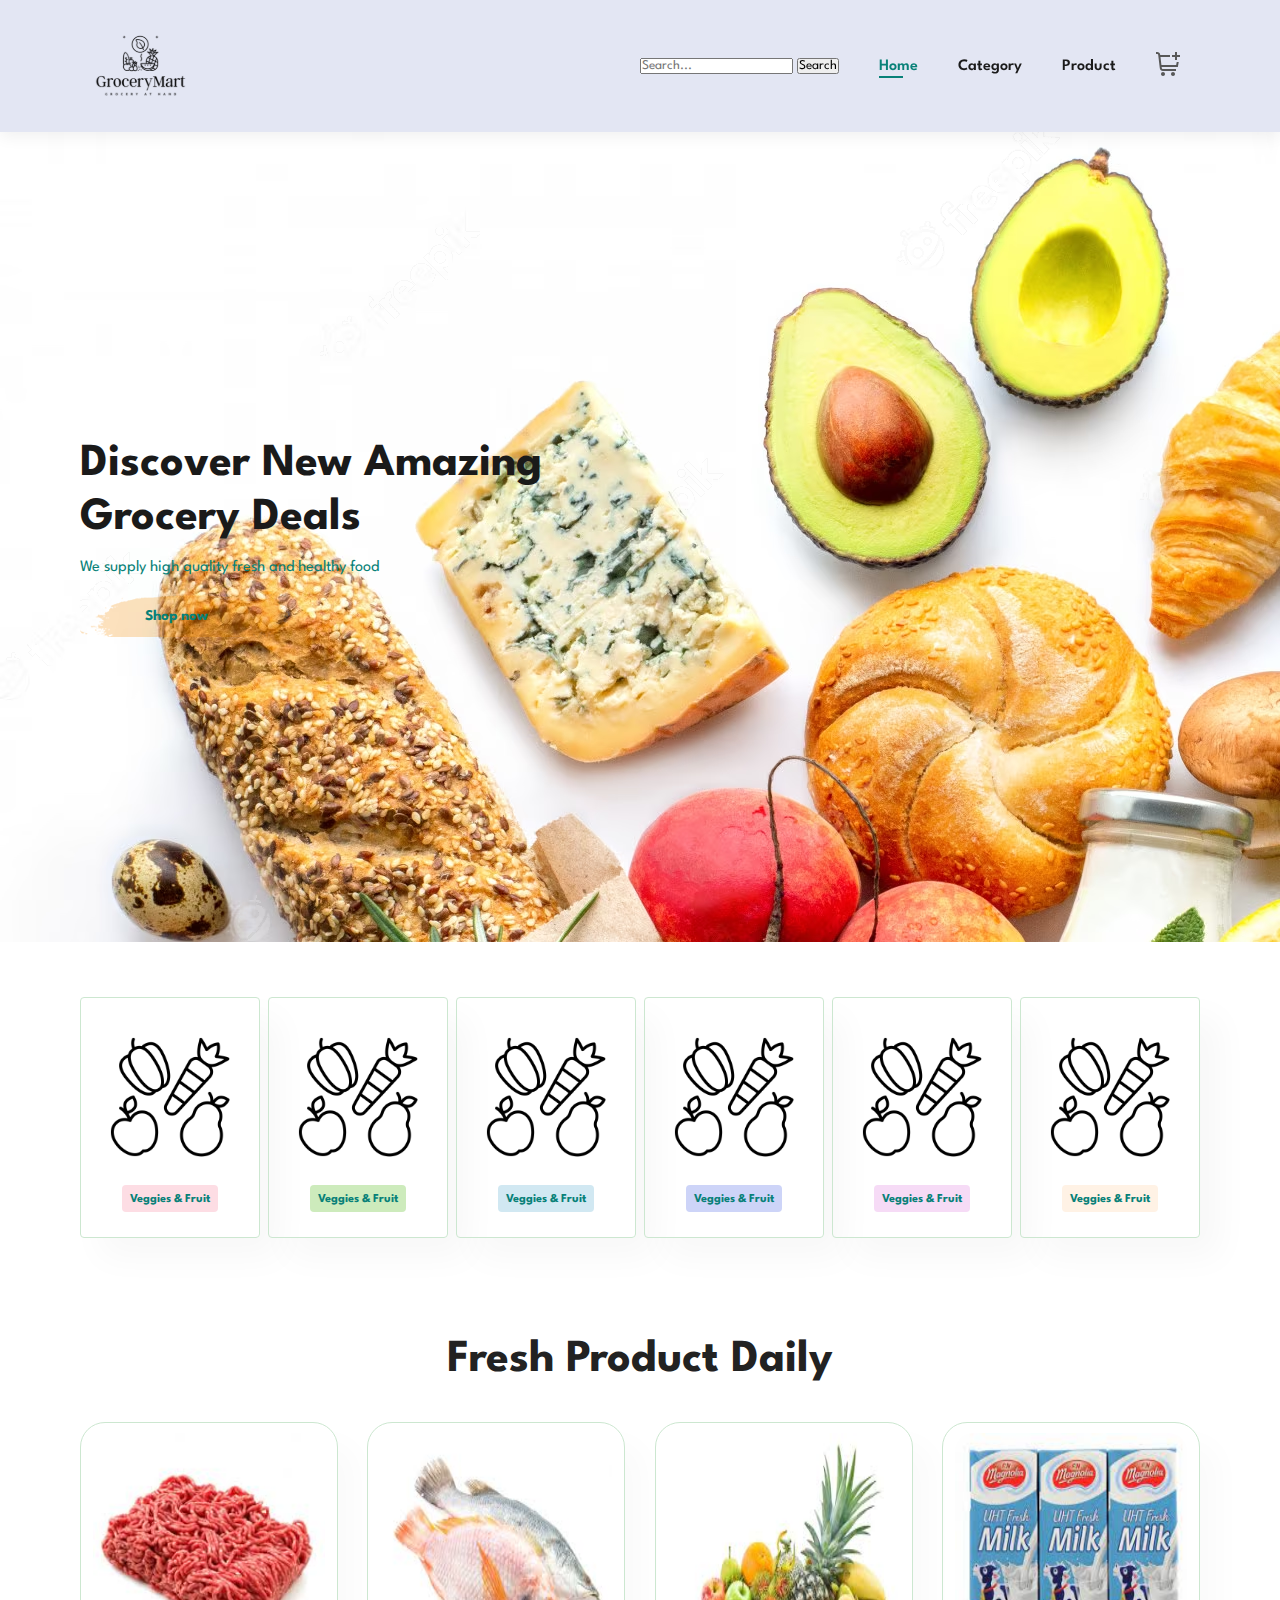
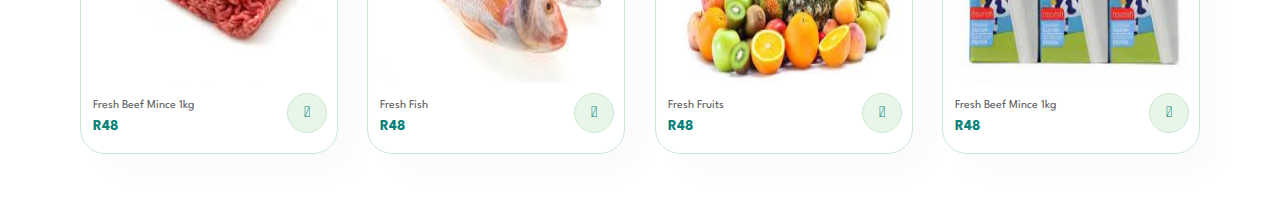
==== index.html @ 57f7535e "images add" ====
<!DOCTYPE html>
<html lang="en">

    <head>
        <meta charset="UTF-8">
        <meta http-equiv="X-UA-Compatible" content="IE=edge">
        <meta name="viewport" content="width=device-width, initial-scale=1.0">
        <title>Mich's Ecommerce Grocery Store</title>
        <link rel="stylesheet" href="https://pro.fontawesome.com/releases/v5.10.0/css/all.css" />

        <link rel="stylesheet" href="style.css">
    </head>

    <body>
<section id="header">
 
    <a href="#"><img src="images/logo/logo.svg"  class="logo" alt=""></a>
    <div>
        <ul id="navbar">
            <li> <input type="text" id="search-input" placeholder="Search...">
                <button id="search-button">Search</button></li>
            <li><a href="index.html" class="active">Home</a></li>
            <li><a href="category.html">Category</a></li>
            <li><a href="product.html">Product</a></li>
            <li><a href="cart.html"><img src="images/cart.svg" class="cart" alt=""></a></li>
            

        </ul>
    </div>

</section>
<section id="hero">
    <h2>Discover New Amazing</h2>
    <h2>Grocery Deals</h2>
    <p>We supply high quality fresh and healthy food</p>
    <button>Shop now</button>
</section>

<section id="feature" class="section-p1">
    <div class="fe-box">
        <img src="images/veggies.png" alt="" width="100">
        <h6>Veggies & Fruit</h6>

    </div>
    <div class="fe-box">
        <img src="images/veggies.png" alt="" width="100">
        <h6>Veggies & Fruit</h6>

    </div>
    <div class="fe-box">
        <img src="images/veggies.png" alt="" width="100">
        <h6>Veggies & Fruit</h6>

    </div>
    <div class="fe-box">
        <img src="images/veggies.png" alt="" width="100">
        <h6>Veggies & Fruit</h6>

    </div>
    <div class="fe-box">
        <img src="images/veggies.png" alt="" width="100">
        <h6>Veggies & Fruit</h6>

    </div>
    <div class="fe-box">
        <img src="images/veggies.png" alt="" width="100">
        <h6>Veggies & Fruit</h6>

    </div>
</section>

<section id="product1" class="section-p1">
    <h2>Fresh Product Daily</h2>
    <div class="pro-container">
        <div class="pro">
            <img src="images/products/mince.jpeg" alt="" height="250">
            <div class="description">
                <span>Fresh Beef Mince 1kg</span>
                <h4>R48</h4>
            </div>
            <a href="#"><i class="fal fa-shopping-cart cart"></i></a>
        </div>
        <div class="pro">
            <img src="images/products/fish.jpeg" alt="" height="250">
            <div class="description">
                <span>Fresh  Fish</span>
                <h4>R48</h4>
            </div>
            <a href="#"><i class="fal fa-shopping-cart cart"></i></a>
        </div>
        <div class="pro">
            <img src="images/products/fruits.jpeg" alt="" height="250">
            <div class="description">
                <span>Fresh Fruits</span>
                <h4>R48</h4>
            </div>
            <a href="#"><i class="fal fa-shopping-cart cart"></i></a>
        </div>
        <div class="pro">
            <img src="images/products/milk.jpeg" alt="" height="250">
            <div class="description">
                <span>Fresh Beef Mince 1kg</span>
                <h4>R48</h4>
            </div>
            <a href="#"><i class="fal fa-shopping-cart cart"></i></a>
        </div>
    </div>

    

    

</section>
        <script src="script.js"></script>
    </body>

</html>
---- style.css ----
@import url("https://fonts.googleapis.com/css2?family=Spartan:wght@100;200;300;400;500;600;700;800;900&display=swap");
* {
  margin: 0;
  padding: 0;
  box-sizing: border-box;
  font-family: "Spartan", sans-serif;
}

html {
  scroll-behavior: smooth;
}

/* Global Styles */

h1 {
  font-size: 50px;
  line-height: 64px;
  color: #222;
}

h2 {
  font-size: 46px;
  line-height: 54px;
  color: #222;
}

h4 {
  font-size: 20px;
  color: #222;
}

h6 {
  font-weight: 700;
  font-size: 12px;
}

p {
  font-size: 16px;
  color: #465b52;
  margin: 15px 0 20px 0;
}

.section-p1 {
  padding: 40px 80px;
}

.section-m1 {
  margin: 40px 0;
}

body {
  width: 100%;
}

#header {
    display: flex;
    align-items: center;
    justify-content: space-between;
    padding: 20px 80px;
    background: #E3E6F3;
    box-shadow: 0 5px 15px rgba(0,0,0,0.06);
    z-index: 999;
    position: sticky;
    top: 0;
    left: 0;

}

#navbar{
    display: flex;
    align-items: center;
    justify-content: center;
}
#navbar li{
    list-style: none;
    padding: 0 20px;
    position: relative;
}
#navbar li a{
    text-decoration: none;
    font-size:  16px;
    font-weight: 600;
    color : #1a1a1a;
    transition: 0.3s ease;
}
#navbar li a:hover,
#navbar li a.active{
    color: #088178;
}
#navbar li a.active::after,
#navbar li a:hover::after{
    content:"" ;
    width: 30%;
    height: 2px;
    background: #088178;
    position: absolute;
    bottom: -4px;
    left: 20px ;

    
}


/*Home Page css*/

#hero{
    background-image: url("images/herro.jpeg");
  height: 90vh;
  width: 100%;
  padding: 0 80px;
  display: flex;
  align-items: flex-start;
  flex-direction: column;
  justify-content: center;
}
#hero h2{
    color: #1a1a1a;
}
#hero p{
color: #088178;
}
#hero button{
    background-image: url("images/button.png");
    background-color: transparent;
    color: #088178;
    border: 0;
    padding: 14px 80px 14px 65px;
    background-repeat: no-repeat;
    cursor: pointer;
    font-weight: 700;
    font-size:15px;
}
#feature{
    display: flex;
    align-items: center;
    justify-content: space-between;
    flex-wrap: wrap;
}
#feature .fe-box{
    width: 180px;
    text-align: center;
    padding: 25px 15px;
    box-shadow: 20px 20px 34px rgba(0,0,0,0.03);
    border: 1px solid #cce7d0;
    border-radius: 4px;
    margin: 15px 0;

}
#feature .fe-box:hover{
    box-shadow: 10px 10px 54px rgba(70,62,221,0.1);

}
#feature .fe-box img{
    width: 100%;
    margin-bottom: 10px;
}
#feature .fe-box h6{
display: inline-block;
padding: 9px 8px 6px 8px;
line-height: 1;
border-radius: 4px;
color: #088178;
background-color: #fddde4;
}
#feature .fe-box:nth-child(2) h6{
    background-color: #cdebbc;

}
#feature .fe-box:nth-child(3) h6{
    background-color: #d1e8f2;

}
#feature .fe-box:nth-child(4) h6{
    background-color: #cdd4f8;

}
#feature .fe-box:nth-child(5) h6{

    background-color: #f6dbf6;
}
#feature .fe-box:nth-child(6) h6{
    background-color: #fff2e5;

}

#product1{
    text-align: center;
}

#product1 .pro-container{
    display: flex;
    justify-content: space-between;
    padding-top: 20px;
   
}
#product1 .pro{
    width: 23%;
    min-width: 250px;
    padding: 10px 12px;
    border: 1px solid #cce7d0;
    border-radius: 25px;
    cursor: pointer;
    box-shadow: 20px 20px 30px rgba(0,0,0,0.02);
    margin: 15px 0;
    transition: 0.2s ease;
    position: relative;
}
#product1 .pro:hover{
    box-shadow: 20px 20px 30px rgba(0,0,0,0.06);

}
#product1 .pro img{
    width: 100%;
    border-radius: 20px;

}
#product1 .pro .description{
    text-align: start;
    padding: 10px 0;
}
#product1 .pro .description span{
    color: #606063;
    font-size: 12px
}

#product1 .pro .description h4{
    padding-top: 7px;
    font-size: 15px;
    font-weight: 700;
    color: #088178;
}
#product1 .pro .cart{
    width:40px;
    height: 40px;
    line-height: 40px;
    border-radius: 50px;
    background-color: #e8f6ea;
    font-weight: 500;
    color: #088178;
    border: 1px solid #cce7d0;
    position: absolute;
    bottom: 20px;
    right: 10px;
}
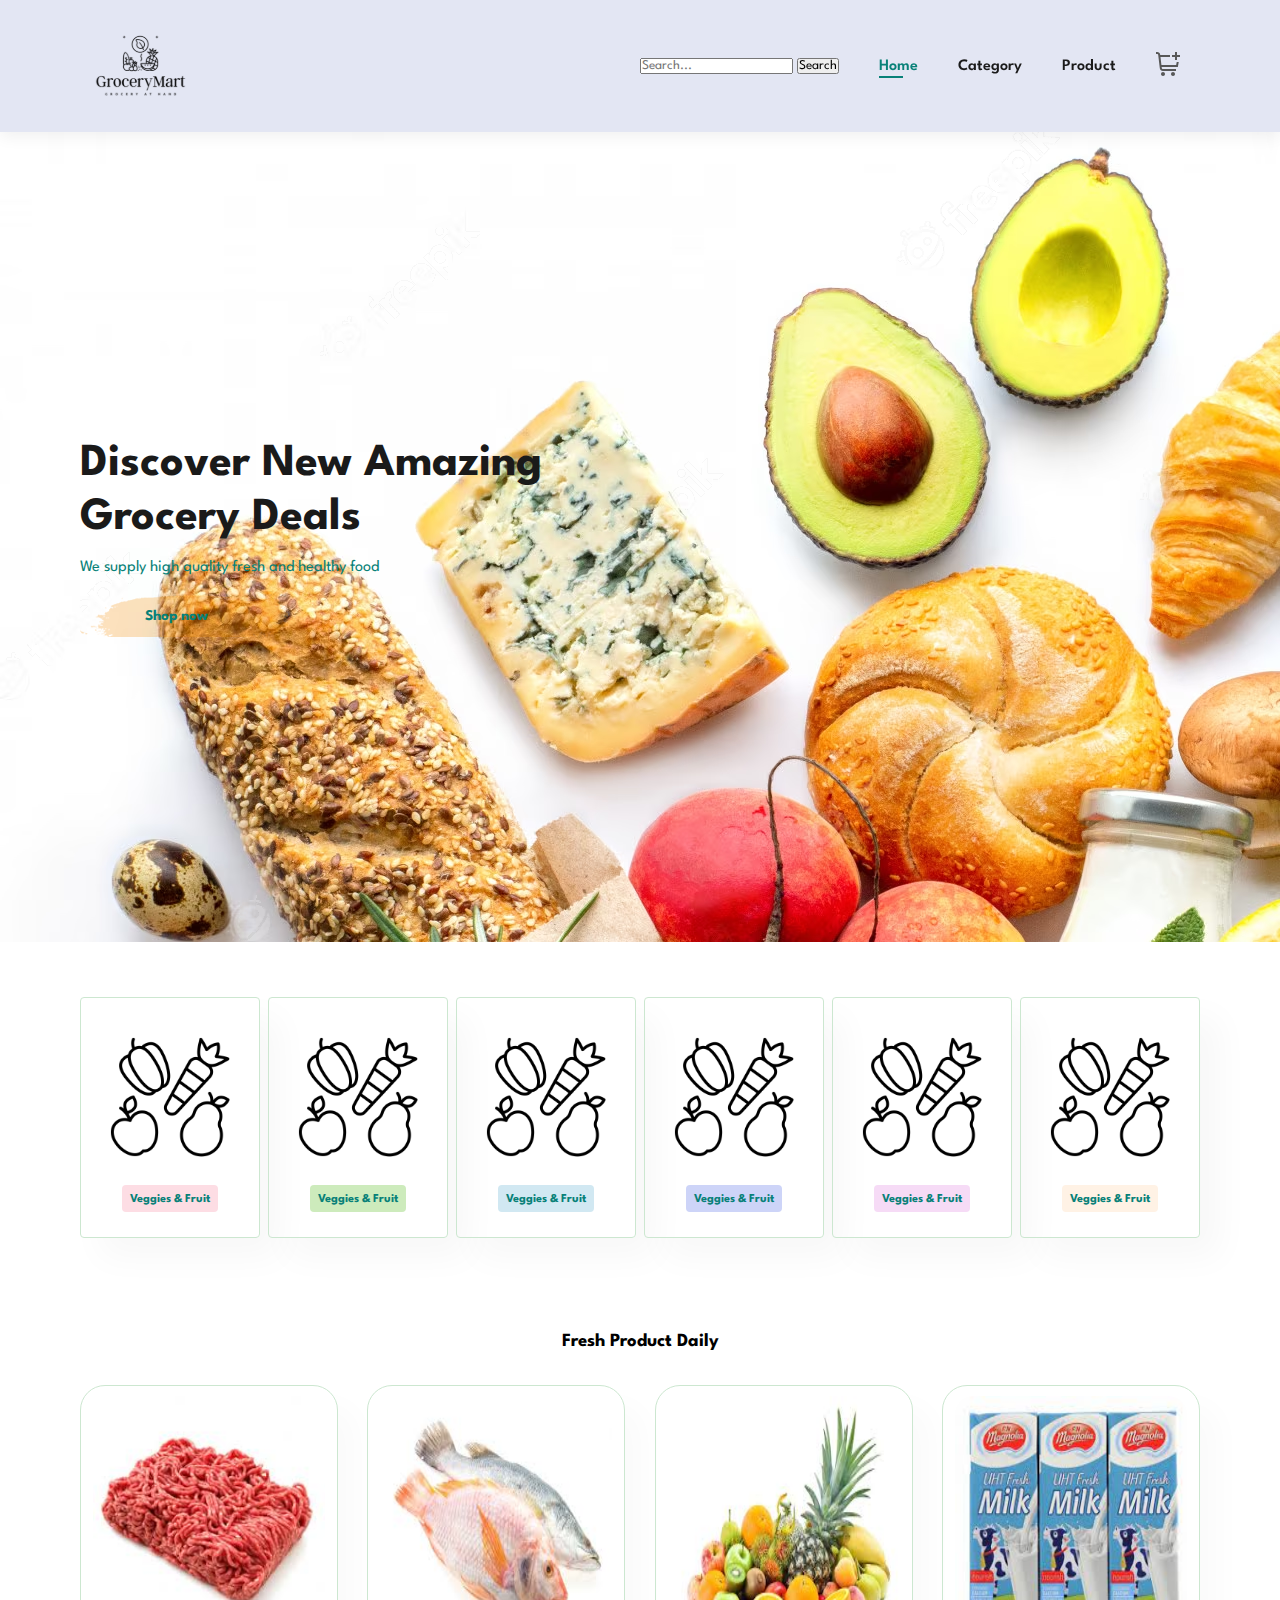
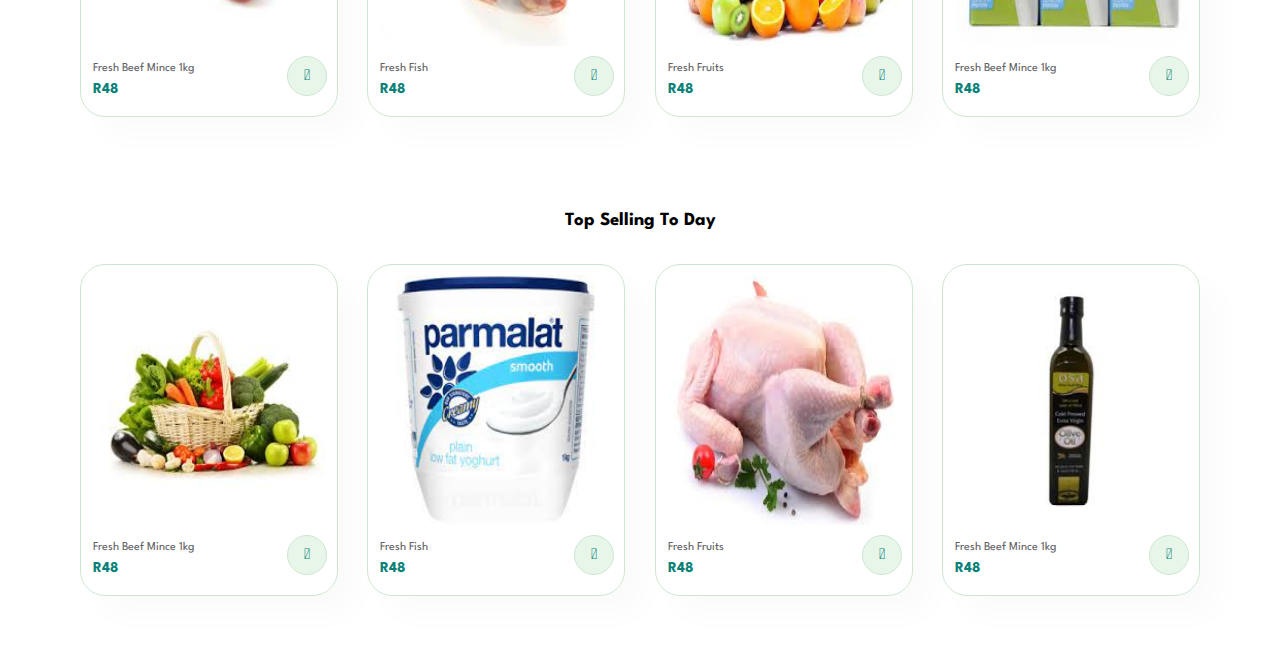
==== commit f5eca35d: "images add" ====
--- a/index.html
+++ b/index.html
@@ -70,7 +70,7 @@
 </section>
 
 <section id="product1" class="section-p1">
-    <h2>Fresh Product Daily</h2>
+    <h3>Fresh Product Daily</h2>
     <div class="pro-container">
         <div class="pro">
             <img src="images/products/mince.jpeg" alt="" height="250">
@@ -111,6 +111,46 @@
     
 
 </section>
+<section id="product1" class="section-p1">
+    <h3>Top Selling To Day</h3>
+    <div class="pro-container">
+        <div class="pro">
+            <img src="images/products/veggies.jpeg" alt="" height="250">
+            <div class="description">
+                <span>Fresh Beef Mince 1kg</span>
+                <h4>R48</h4>
+            </div>
+            <a href="#"><i class="fal fa-shopping-cart cart"></i></a>
+        </div>
+        <div class="pro">
+            <img src="images/products/yoghut.jpeg" alt="" height="250">
+            <div class="description">
+                <span>Fresh  Fish</span>
+                <h4>R48</h4>
+            </div>
+            <a href="#"><i class="fal fa-shopping-cart cart"></i></a>
+        </div>
+        <div class="pro">
+            <img src="images/products/chicken.jpeg" alt="" height="250">
+            <div class="description">
+                <span>Fresh Fruits</span>
+                <h4>R48</h4>
+            </div>
+            <a href="#"><i class="fal fa-shopping-cart cart"></i></a>
+        </div>
+        <div class="pro">
+            <img src="images/products/oil.jpeg" alt="" height="250">
+            <div class="description">
+                <span>Fresh Beef Mince 1kg</span>
+                <h4>R48</h4>
+            </div>
+            <a href="#"><i class="fal fa-shopping-cart cart"></i></a>
+        </div>
+    </div>
+   
+
+</section>
+
         <script src="script.js"></script>
     </body>
 
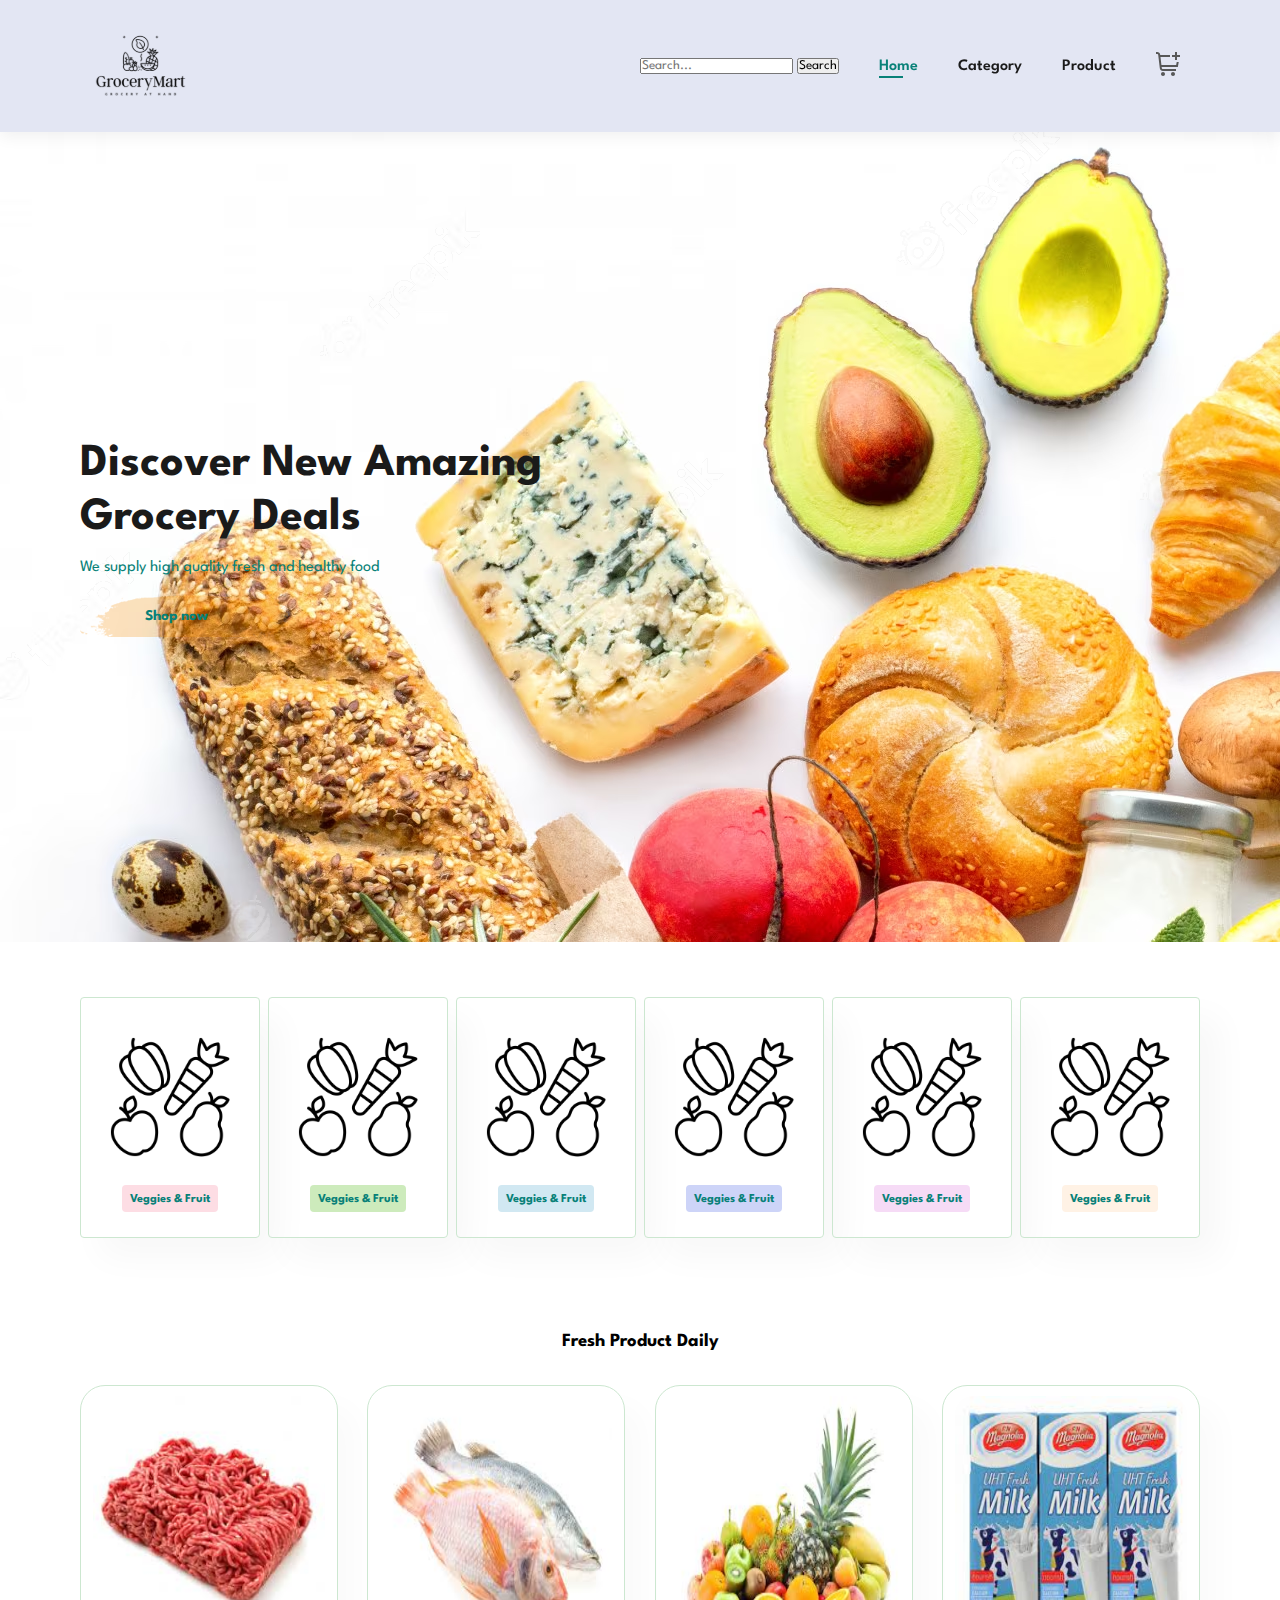
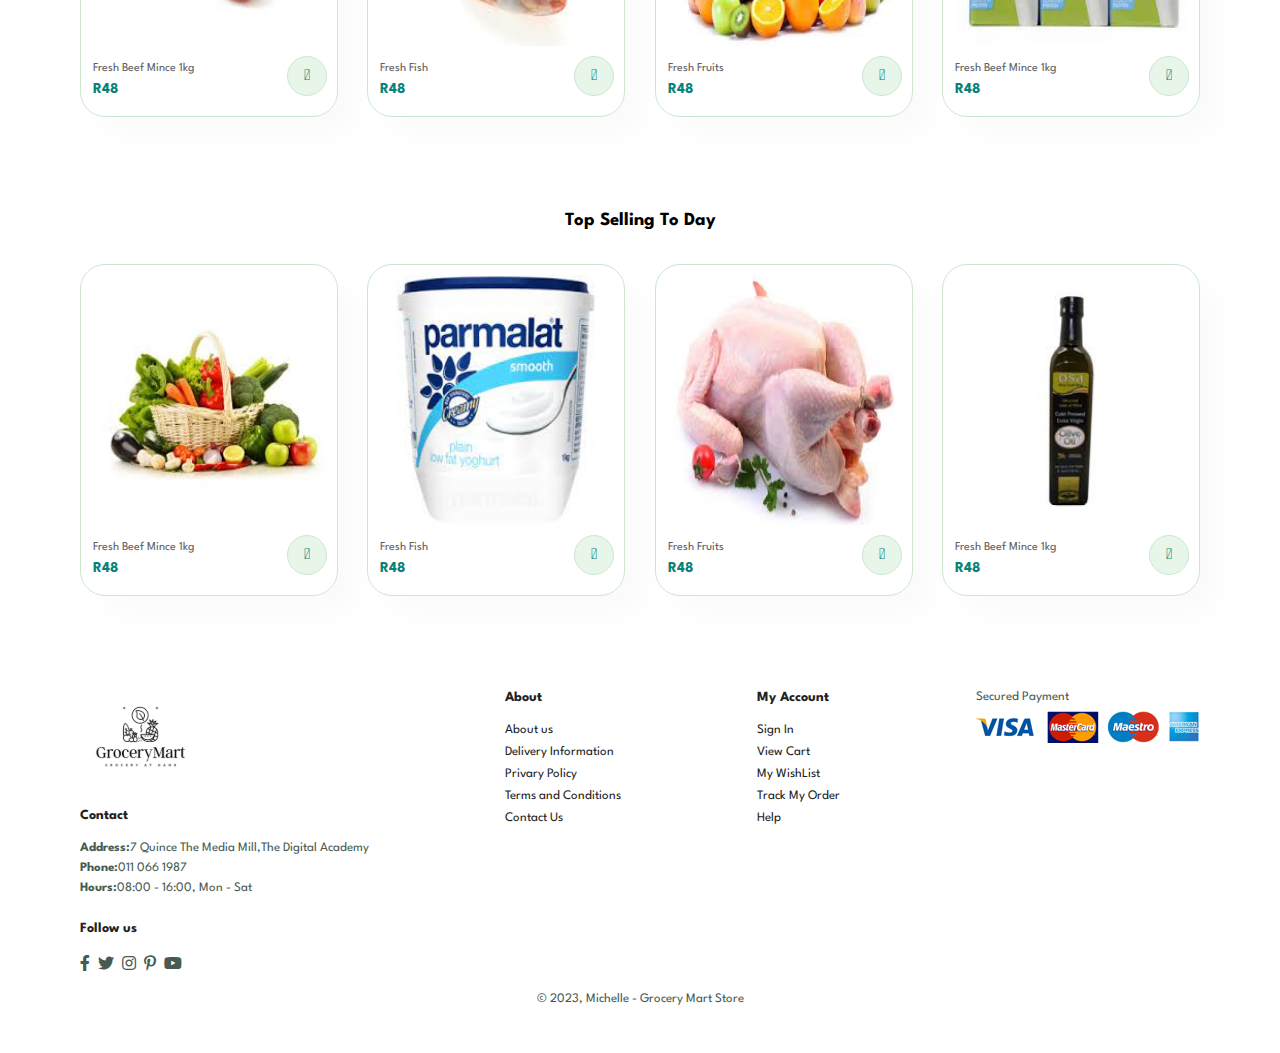
==== commit fc81bf9f: "progress" ====
--- a/index.html
+++ b/index.html
@@ -19,9 +19,9 @@
         <ul id="navbar">
             <li> <input type="text" id="search-input" placeholder="Search...">
                 <button id="search-button">Search</button></li>
-            <li><a href="index.html" class="active">Home</a></li>
+            <li><a href="index.html" class="active" >Home</a></li>
             <li><a href="category.html">Category</a></li>
-            <li><a href="product.html">Product</a></li>
+            <li><a href="products.html" onclick="window.location.href='products.html';" >Product</a></li>
             <li><a href="cart.html"><img src="images/cart.svg" class="cart" alt=""></a></li>
             
 
@@ -33,7 +33,8 @@
     <h2>Discover New Amazing</h2>
     <h2>Grocery Deals</h2>
     <p>We supply high quality fresh and healthy food</p>
-    <button>Shop now</button>
+    <button onclick="redirectToProductPage()" >Shop now</button>
+ 
 </section>
 
 <section id="feature" class="section-p1">
@@ -150,8 +151,52 @@
    
 
 </section>
-
-        <script src="script.js"></script>
+<footer class="section-p1">
+<div class="col">
+    <img class="logo" src="images/logo/logo.svg" alt="">
+    <h4>Contact</h4>
+    <p><strong>Address:</strong>7 Quince The Media Mill,The Digital Academy</p>
+    <p><strong>Phone:</strong>011 066 1987</p>
+    <p><strong>Hours:</strong>08:00 - 16:00, Mon - Sat</p>
+    <div class="follow"> 
+        <h4>Follow us</h4>
+        <div class="icon">
+            <i class="fab fa-facebook-f"></i>
+            <i class="fab fa-twitter"></i>
+            <i class="fab fa-instagram"></i>
+            <i class="fab fa-pinterest-p"></i>
+            <i class="fab fa-youtube"></i>
+        </div>
+    </div>
+</div>
+<div class="col">
+    <h4>About</h4>
+    <a href="#">About us</a>
+    <a href="#">Delivery Information</a>
+    <a href="#">Privary Policy</a>
+    <a href="#">Terms and Conditions</a>
+    <a href="#">Contact Us</a>
+</div>
+<div class="col">
+    <h4>My Account</h4>
+    <a href="#">Sign In</a>
+    <a href="#">View Cart</a>
+    <a href="#">My WishList</a>
+    <a href="#">Track My Order</a>
+    <a href="#">Help</a>
+</div>
+<div class="col payment">
+    <p>Secured Payment</p>
+    <img src="images/pay/pay.png" alt="">
+</div>
+
+    <div class="copyright">
+        <p>&copy; 2023, Michelle - Grocery Mart Store</p>
+    </div>
+
+</footer>
+
+        <script src="home.js"></script>
     </body>
 
 </html>--- a/style.css
+++ b/style.css
@@ -242,4 +242,121 @@
     bottom: 20px;
     right: 10px;
 }
-    +footer{
+
+    display: flex;
+    flex-wrap:wrap;
+    justify-content: space-between;
+
+}
+
+footer .col{
+
+    display: flex;
+    flex-direction: column;
+    align-items: flex-start;
+    margin-bottom: 20px;
+
+}
+footer .logo{
+    margin-bottom: 30px;
+}
+
+footer h4{
+    font-size: 14px;
+    padding-bottom: 20px;
+}
+
+footer p{
+    font-size: 13px;
+    margin: 0 0 8px 0;
+}
+
+footer a{
+    font-size: 13px;
+    text-decoration: none;
+    color: #222;
+    margin-bottom: 10px;
+}
+footer .follow{
+    margin-top: 20px;
+}
+
+footer .follow i{
+    color: #465b52;
+    padding-right: 4px;
+    cursor: pointer;
+
+}
+
+footer .follow i:hover,
+footer a:hover{
+    color: #088178;
+}
+
+footer .copyright{
+    width: 100%;
+    text-align: center;
+}
+
+/*Product page*/
+#page-header{
+    background-image: url("images/logo/banner.jpeg");
+    width: 100%;
+    height: 40vh;
+    background-size: cover;
+    display: flex;
+    justify-content: center;
+    text-align: center;
+    flex-direction: column;
+    padding: 14px;
+}
+#page-header h2,
+#page-header p{
+    color: #ffff;
+
+}
+
+/* View one product*/
+
+#prodetails{
+    display: flex;
+    margin-top: 20px;
+}
+#prodetails .single-pro-image{
+    width: 40%;
+    margin-right: 50px;
+}
+#prodetails .single-pro-details{
+    width: 50%;
+    padding-top: 60px;
+    margin-top: 60px;
+}
+#prodetails .single-pro-details h4{
+    padding: 40px 0 20px 0;
+}
+#prodetails .single-pro-details h2{
+   font-size: 26px;
+}
+#prodetails .single-pro-details input{
+    width: 50px;
+    height: 47px;
+    padding-left: 10px;
+    font-size: 16px;
+    margin-right: 10px;
+}
+#prodetails .single-pro-details input:focus{
+    outline: none;
+}
+#prodetails .single-pro-details button{
+    background-color: #088178;
+    color: #fff;
+    border: none;
+    width: 20%;
+    height: 47px;
+    border-radius: 10px;
+    
+}
+#prodetails .single-pro-details span{
+    line-height: 20px;
+}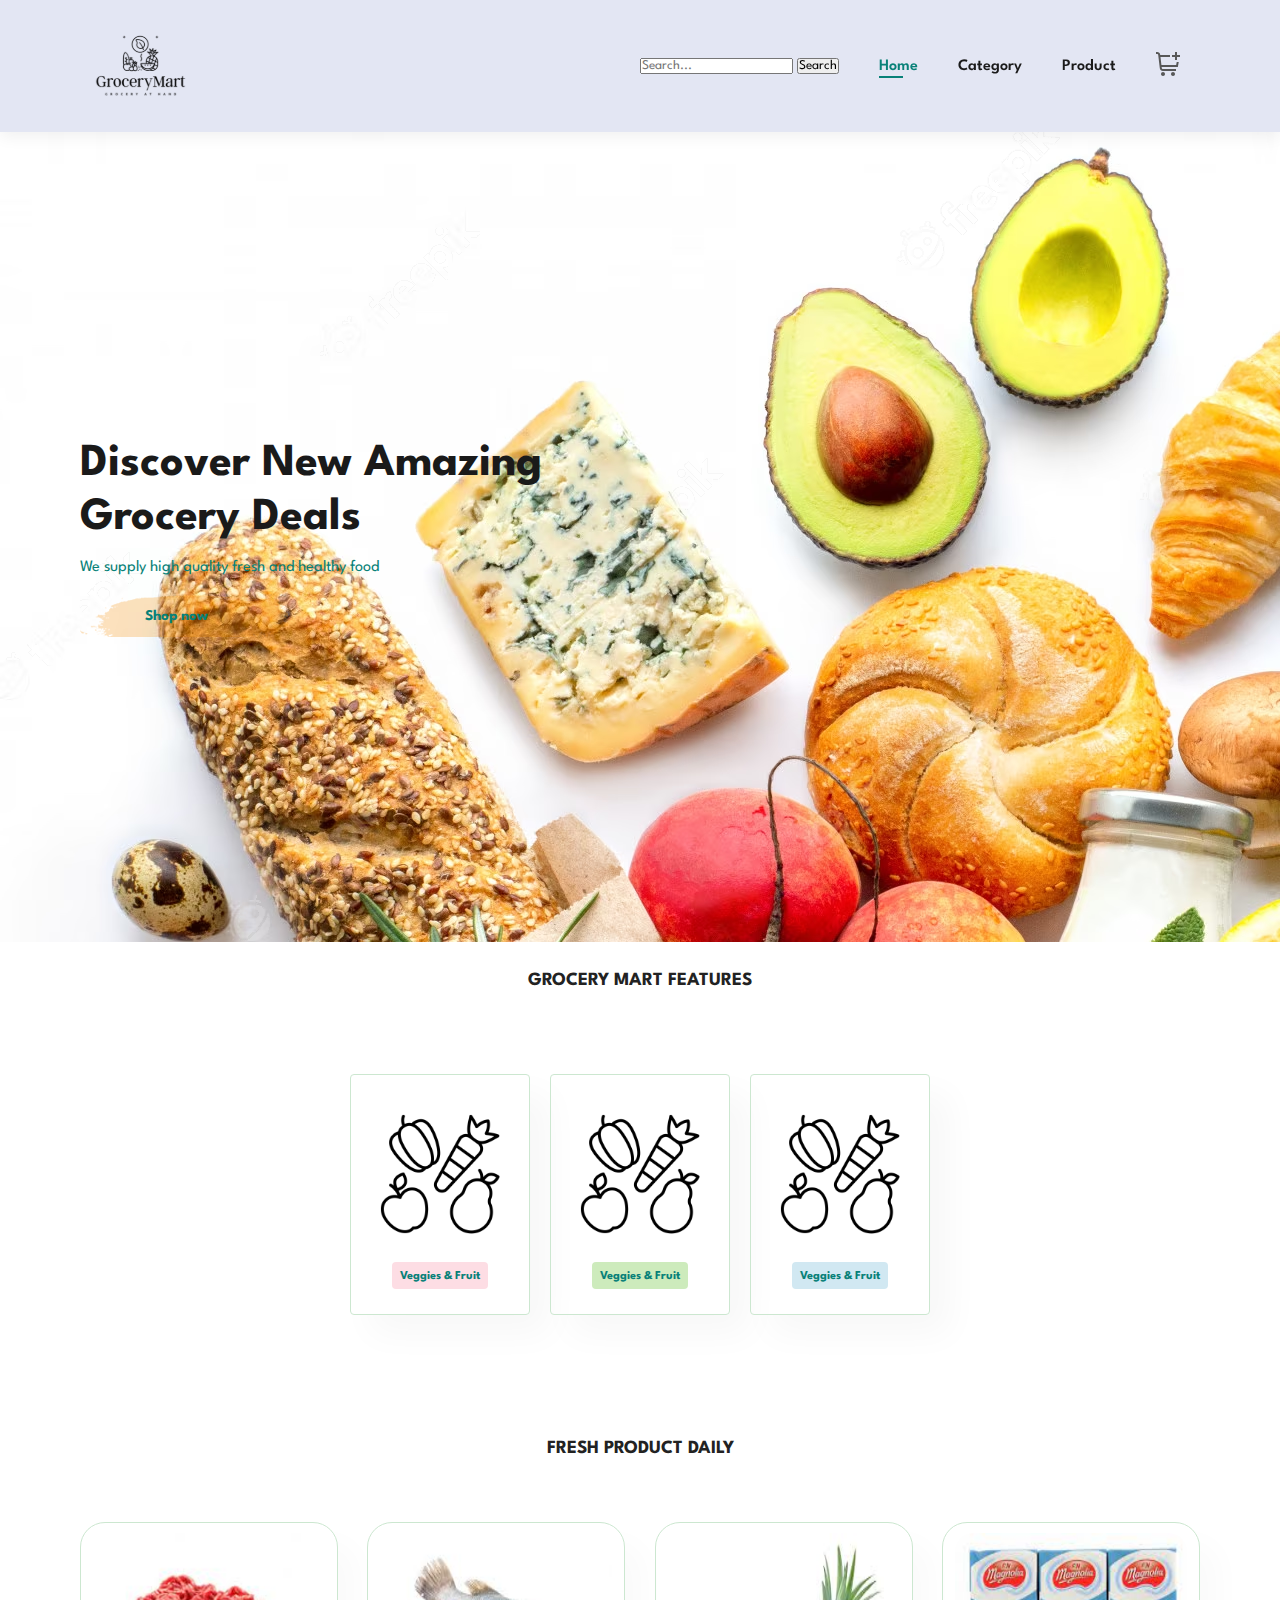
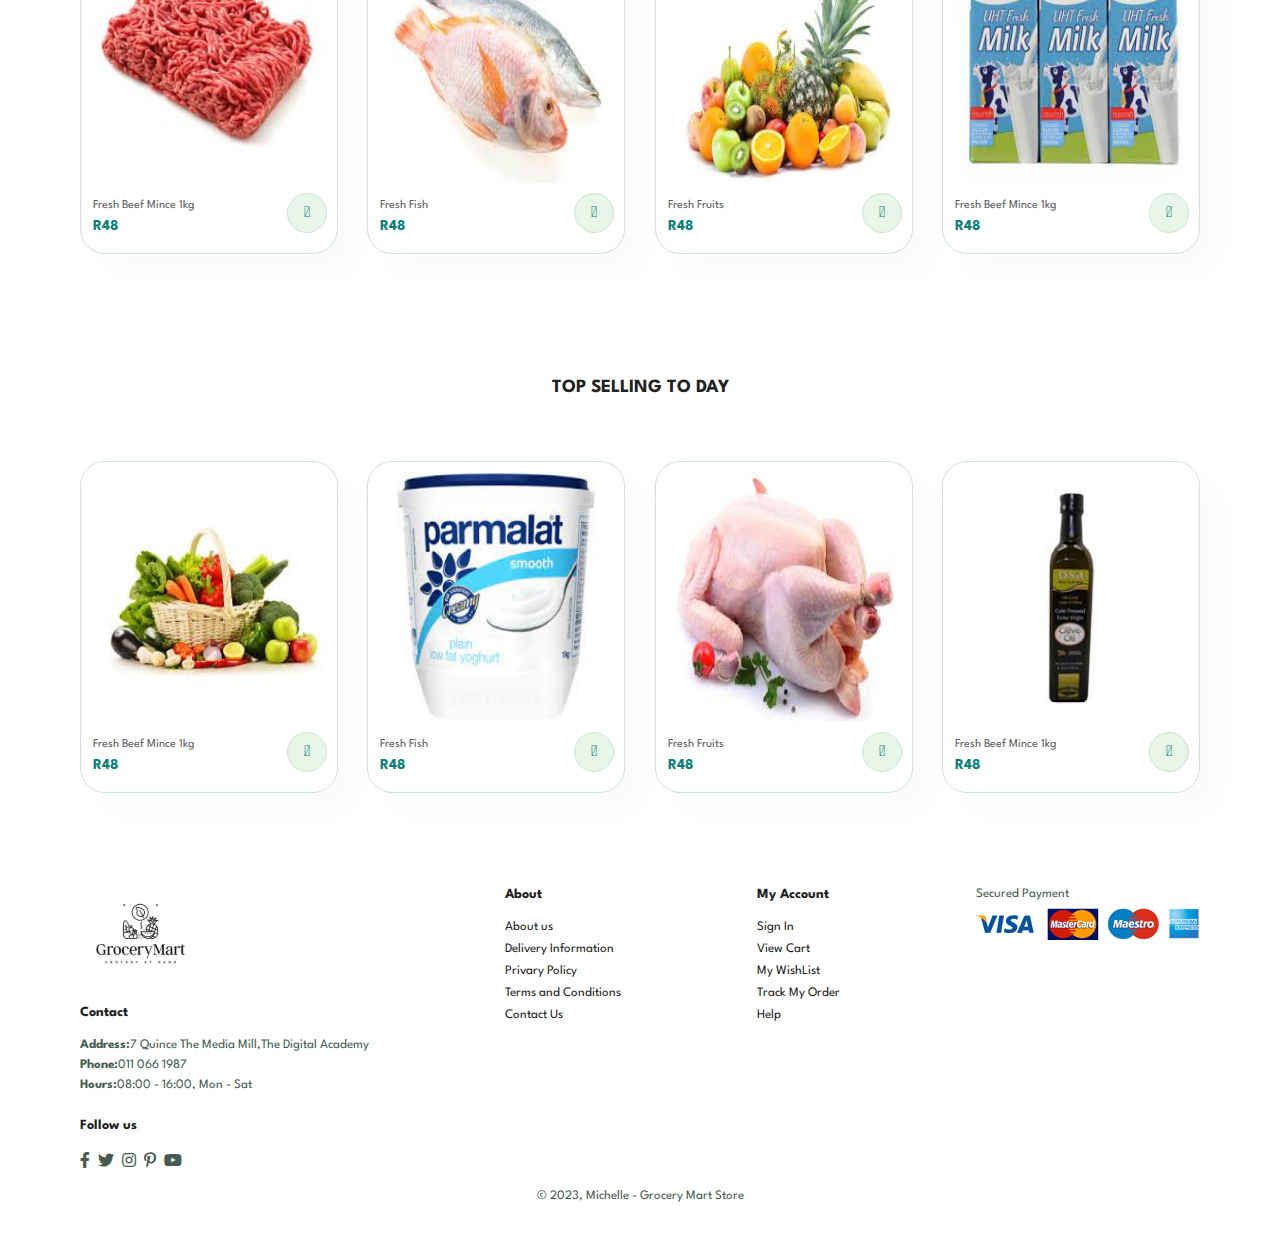
==== commit 9355a0fe: "feature added on home page" ====
--- a/index.html
+++ b/index.html
@@ -37,6 +37,9 @@
  
 </section>
 
+    <h3>GROCERY MART FEATURES</h3>
+
+
 <section id="feature" class="section-p1">
     <div class="fe-box">
         <img src="images/veggies.png" alt="" width="100">
@@ -48,30 +51,17 @@
         <h6>Veggies & Fruit</h6>
 
     </div>
+    
     <div class="fe-box">
         <img src="images/veggies.png" alt="" width="100">
         <h6>Veggies & Fruit</h6>
 
     </div>
-    <div class="fe-box">
-        <img src="images/veggies.png" alt="" width="100">
-        <h6>Veggies & Fruit</h6>
-
-    </div>
-    <div class="fe-box">
-        <img src="images/veggies.png" alt="" width="100">
-        <h6>Veggies & Fruit</h6>
-
-    </div>
-    <div class="fe-box">
-        <img src="images/veggies.png" alt="" width="100">
-        <h6>Veggies & Fruit</h6>
-
-    </div>
+    
 </section>
 
 <section id="product1" class="section-p1">
-    <h3>Fresh Product Daily</h2>
+    <h3>FRESH PRODUCT DAILY</h3>
     <div class="pro-container">
         <div class="pro">
             <img src="images/products/mince.jpeg" alt="" height="250">
@@ -113,7 +103,7 @@
 
 </section>
 <section id="product1" class="section-p1">
-    <h3>Top Selling To Day</h3>
+    <h3>TOP SELLING TO DAY</h3>
     <div class="pro-container">
         <div class="pro">
             <img src="images/products/veggies.jpeg" alt="" height="250">
@@ -196,7 +186,7 @@
 
 </footer>
 
-        <script src="home.js"></script>
+    
     </body>
 
 </html>--- a/style.css
+++ b/style.css
@@ -27,11 +27,21 @@
 h4 {
   font-size: 20px;
   color: #222;
+
 }
 
 h6 {
   font-weight: 700;
   font-size: 12px;
+}
+h3{
+  font-size: 20x;
+  display: flex; 
+  justify-content: center; 
+  align-items: center; 
+  padding: 30px;
+ 
+  color: #222;
 }
 
 p {
@@ -133,9 +143,12 @@
 #feature{
     display: flex;
     align-items: center;
-    justify-content: space-between;
+    justify-content: center;
+    gap: 20px;
     flex-wrap: wrap;
-}
+    
+}
+
 #feature .fe-box{
     width: 180px;
     text-align: center;
@@ -359,4 +372,139 @@
 }
 #prodetails .single-pro-details span{
     line-height: 20px;
-}+}
+
+
+/*=========================modal======================*/
+.cart-modal-overlay {
+    position:fixed;
+    top: 0;
+    left: 0;
+    width: 100%;
+    height: 100%;
+    background-color: rgba(0, 0, 0, .5);
+    z-index: 2;
+    transform: translateX(-200%);
+    transition: .5s ease-out;
+    
+  }
+  
+  .cart-modal {
+    height: 100vh;
+    width: 50%;
+    background-color: #fff;
+    float: right;
+    overflow: scroll;
+    overflow-x: hidden;
+  }
+  
+  #close-btn {
+    font-size: 1.5rem;
+    float: right;
+    margin: .5em 2em 0 0;
+    color: #465b52;
+    cursor: pointer;
+  }
+  
+  .cart-is-empty {
+    color: white;
+    text-align: center;
+    font-size: 1.5rem;
+    margin-bottom: 1em;
+    display: none;
+    
+  } 
+  .total {
+    text-align: center;
+    margin: 2em 0 2em 0;
+  /*   display: none; */
+  }
+  
+  .cart-total {
+    color: #465b52;
+  }
+  
+  .total-price {
+    color: #465b52;
+    font-size: 2rem;
+    display: block;
+  }
+  
+  .purchase-btn {
+background-image: url('images/button.png');
+    font-size: 1rem;
+    font-weight: bolder;
+    color: #465b52;
+    padding: 1em 2em;
+    border-radius: 10px;
+    outline: none;
+    border: none;
+    cursor: pointer;
+    margin: 2em 0 1em 0;
+  }
+  
+  .product-rows {
+    margin-top: 3em;
+    width: 95%;
+    margin-left: auto;
+    margin-right: auto;
+    
+  }
+  
+  .product-row {
+    display: flex;
+    align-items: center;
+  }
+  
+  .cart-image {
+    width: 10rem;
+    margin: 1em;
+  }
+  
+  .cart-price {
+    color: #465b52;
+    font-size: 1.5rem;
+    font-weight: bolder;
+  }
+  
+  .product-quantity {
+    width: 4rem;
+    font-size: 2rem;
+    margin-left: 3rem;
+  }
+  
+  .remove-btn {
+    padding: 1em 2em;
+    background-color: red;
+    color: white;
+    outline: none;
+    border: none;
+    cursor: pointer;
+    margin-left: 3rem;
+    font-weight: bolder;
+    font-size: 1rem;
+  }
+  
+  .remove-btn:active {
+    transform: translateY(5px);
+  }
+  
+  @media (max-width: 1000px){
+    .cart-modal {
+      width: 100vw;
+    } 
+    
+    .product-row {
+      flex-direction: column;
+      text-align: center;
+      margin-bottom: 2em;
+    }
+    
+    .remove-btn {
+      margin: 0
+    }
+    
+    .product-quantity {
+      margin: .5em 0 .5em 0
+    }
+  }
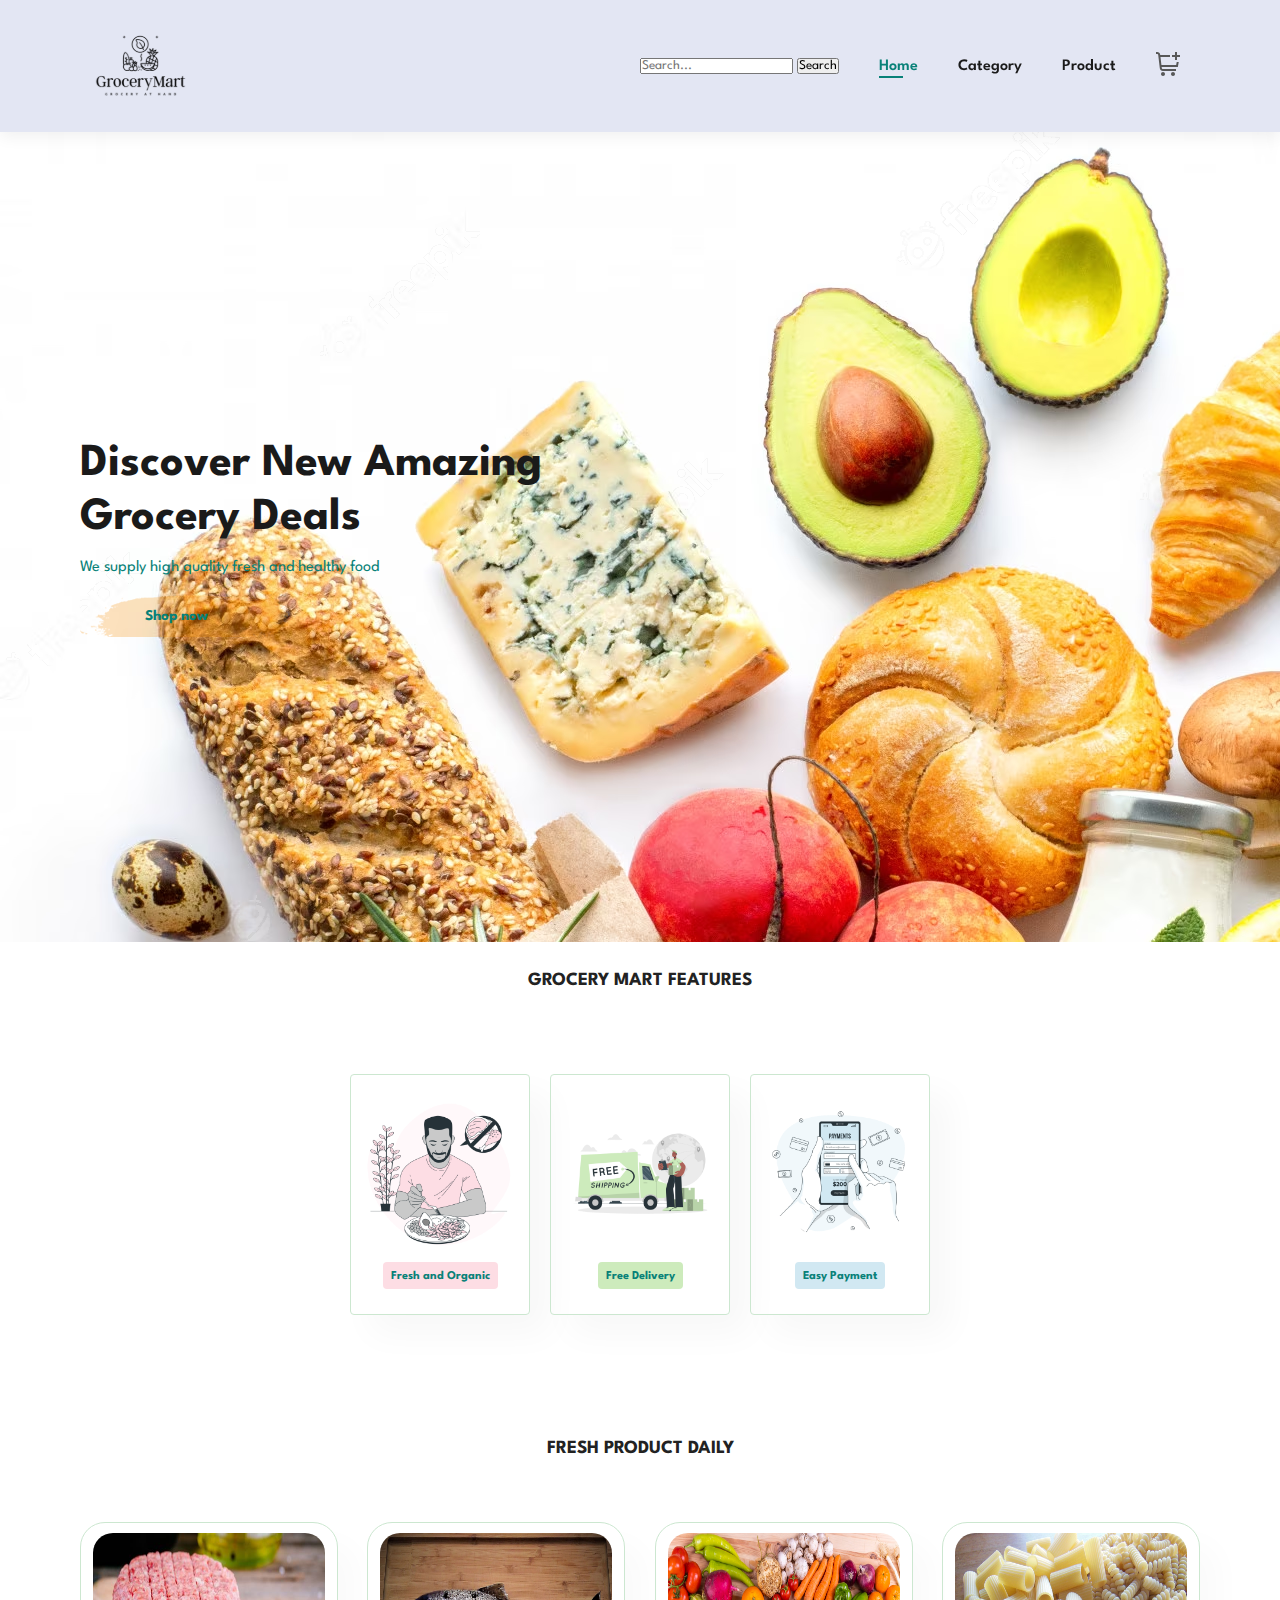
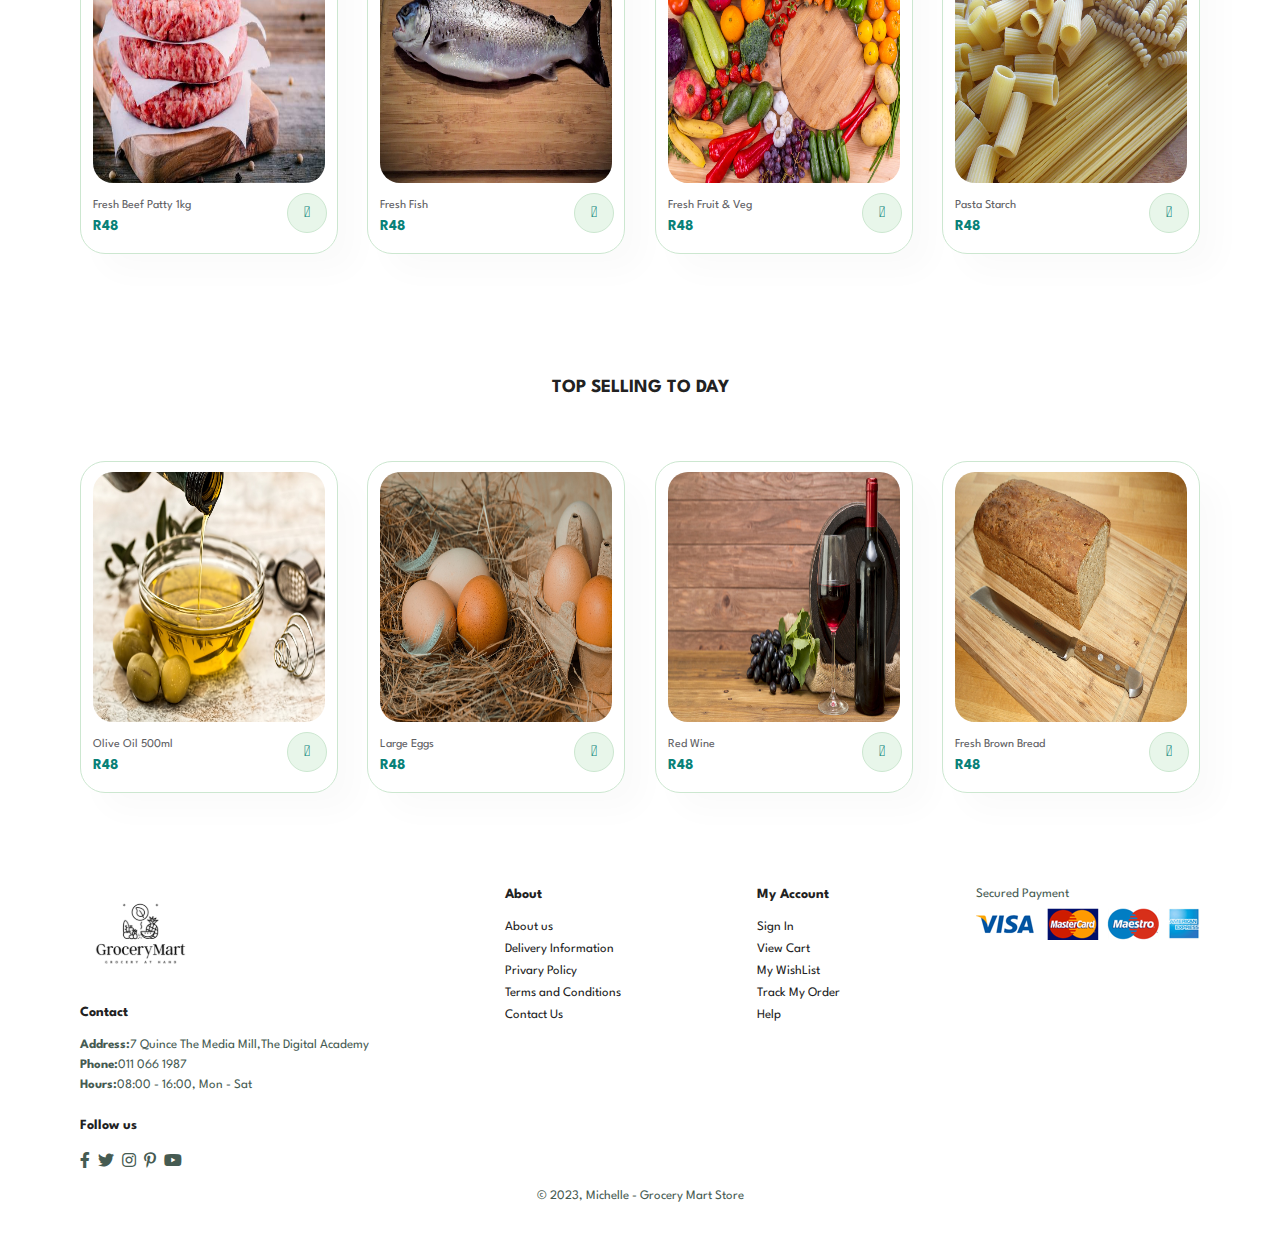
==== commit 08ca9810: "feature added on home page" ====
--- a/index.html
+++ b/index.html
@@ -42,19 +42,19 @@
 
 <section id="feature" class="section-p1">
     <div class="fe-box">
-        <img src="images/veggies.png" alt="" width="100">
-        <h6>Veggies & Fruit</h6>
+        <img src="images/features/eating vegan food-bro.png" alt="" width="100">
+        <h6>Fresh and Organic</h6>
 
     </div>
     <div class="fe-box">
-        <img src="images/veggies.png" alt="" width="100">
-        <h6>Veggies & Fruit</h6>
+        <img src="images/features/Free shipping-cuate.png" alt="" width="100">
+        <h6>Free Delivery</h6>
 
     </div>
     
     <div class="fe-box">
-        <img src="images/veggies.png" alt="" width="100">
-        <h6>Veggies & Fruit</h6>
+        <img src="images/features/Payment Information-bro.png" alt="" width="100">
+        <h6>Easy Payment</h6>
 
     </div>
     
@@ -64,15 +64,15 @@
     <h3>FRESH PRODUCT DAILY</h3>
     <div class="pro-container">
         <div class="pro">
-            <img src="images/products/mince.jpeg" alt="" height="250">
+            <img src="images/products/beef patty.jpg" alt="" height="250">
             <div class="description">
-                <span>Fresh Beef Mince 1kg</span>
+                <span>Fresh Beef Patty 1kg</span>
                 <h4>R48</h4>
             </div>
             <a href="#"><i class="fal fa-shopping-cart cart"></i></a>
         </div>
         <div class="pro">
-            <img src="images/products/fish.jpeg" alt="" height="250">
+            <img src="images/products/fish.jpg" alt="" height="250">
             <div class="description">
                 <span>Fresh  Fish</span>
                 <h4>R48</h4>
@@ -80,17 +80,17 @@
             <a href="#"><i class="fal fa-shopping-cart cart"></i></a>
         </div>
         <div class="pro">
-            <img src="images/products/fruits.jpeg" alt="" height="250">
+            <img src="images/products/vegetables.jpg" alt="" height="250">
             <div class="description">
-                <span>Fresh Fruits</span>
+                <span>Fresh Fruit & Veg</span>
                 <h4>R48</h4>
             </div>
             <a href="#"><i class="fal fa-shopping-cart cart"></i></a>
         </div>
         <div class="pro">
-            <img src="images/products/milk.jpeg" alt="" height="250">
+            <img src="images/products/pasta.jpg" alt="" height="250">
             <div class="description">
-                <span>Fresh Beef Mince 1kg</span>
+                <span>Pasta Starch</span>
                 <h4>R48</h4>
             </div>
             <a href="#"><i class="fal fa-shopping-cart cart"></i></a>
@@ -106,33 +106,33 @@
     <h3>TOP SELLING TO DAY</h3>
     <div class="pro-container">
         <div class="pro">
-            <img src="images/products/veggies.jpeg" alt="" height="250">
+            <img src="images/products/olive-oil.jpg" alt="" height="250">
             <div class="description">
-                <span>Fresh Beef Mince 1kg</span>
+                <span>Olive Oil 500ml</span>
                 <h4>R48</h4>
             </div>
             <a href="#"><i class="fal fa-shopping-cart cart"></i></a>
         </div>
         <div class="pro">
-            <img src="images/products/yoghut.jpeg" alt="" height="250">
+            <img src="images/products/eggs.jpg" alt="" height="250">
             <div class="description">
-                <span>Fresh  Fish</span>
+                <span>Large Eggs</span>
                 <h4>R48</h4>
             </div>
             <a href="#"><i class="fal fa-shopping-cart cart"></i></a>
         </div>
         <div class="pro">
-            <img src="images/products/chicken.jpeg" alt="" height="250">
+            <img src="images/products/wine.jpg" alt="" height="250">
             <div class="description">
-                <span>Fresh Fruits</span>
+                <span>Red Wine</span>
                 <h4>R48</h4>
             </div>
             <a href="#"><i class="fal fa-shopping-cart cart"></i></a>
         </div>
         <div class="pro">
-            <img src="images/products/oil.jpeg" alt="" height="250">
+            <img src="images/products/bread.jpg" alt="" height="250">
             <div class="description">
-                <span>Fresh Beef Mince 1kg</span>
+                <span>Fresh Brown Bread</span>
                 <h4>R48</h4>
             </div>
             <a href="#"><i class="fal fa-shopping-cart cart"></i></a>
--- a/style.css
+++ b/style.css
@@ -168,6 +168,7 @@
     margin-bottom: 10px;
 }
 #feature .fe-box h6{
+  
 display: inline-block;
 padding: 9px 8px 6px 8px;
 line-height: 1;
@@ -176,9 +177,11 @@
 background-color: #fddde4;
 }
 #feature .fe-box:nth-child(2) h6{
+
     background-color: #cdebbc;
 
 }
+
 #feature .fe-box:nth-child(3) h6{
     background-color: #d1e8f2;
 
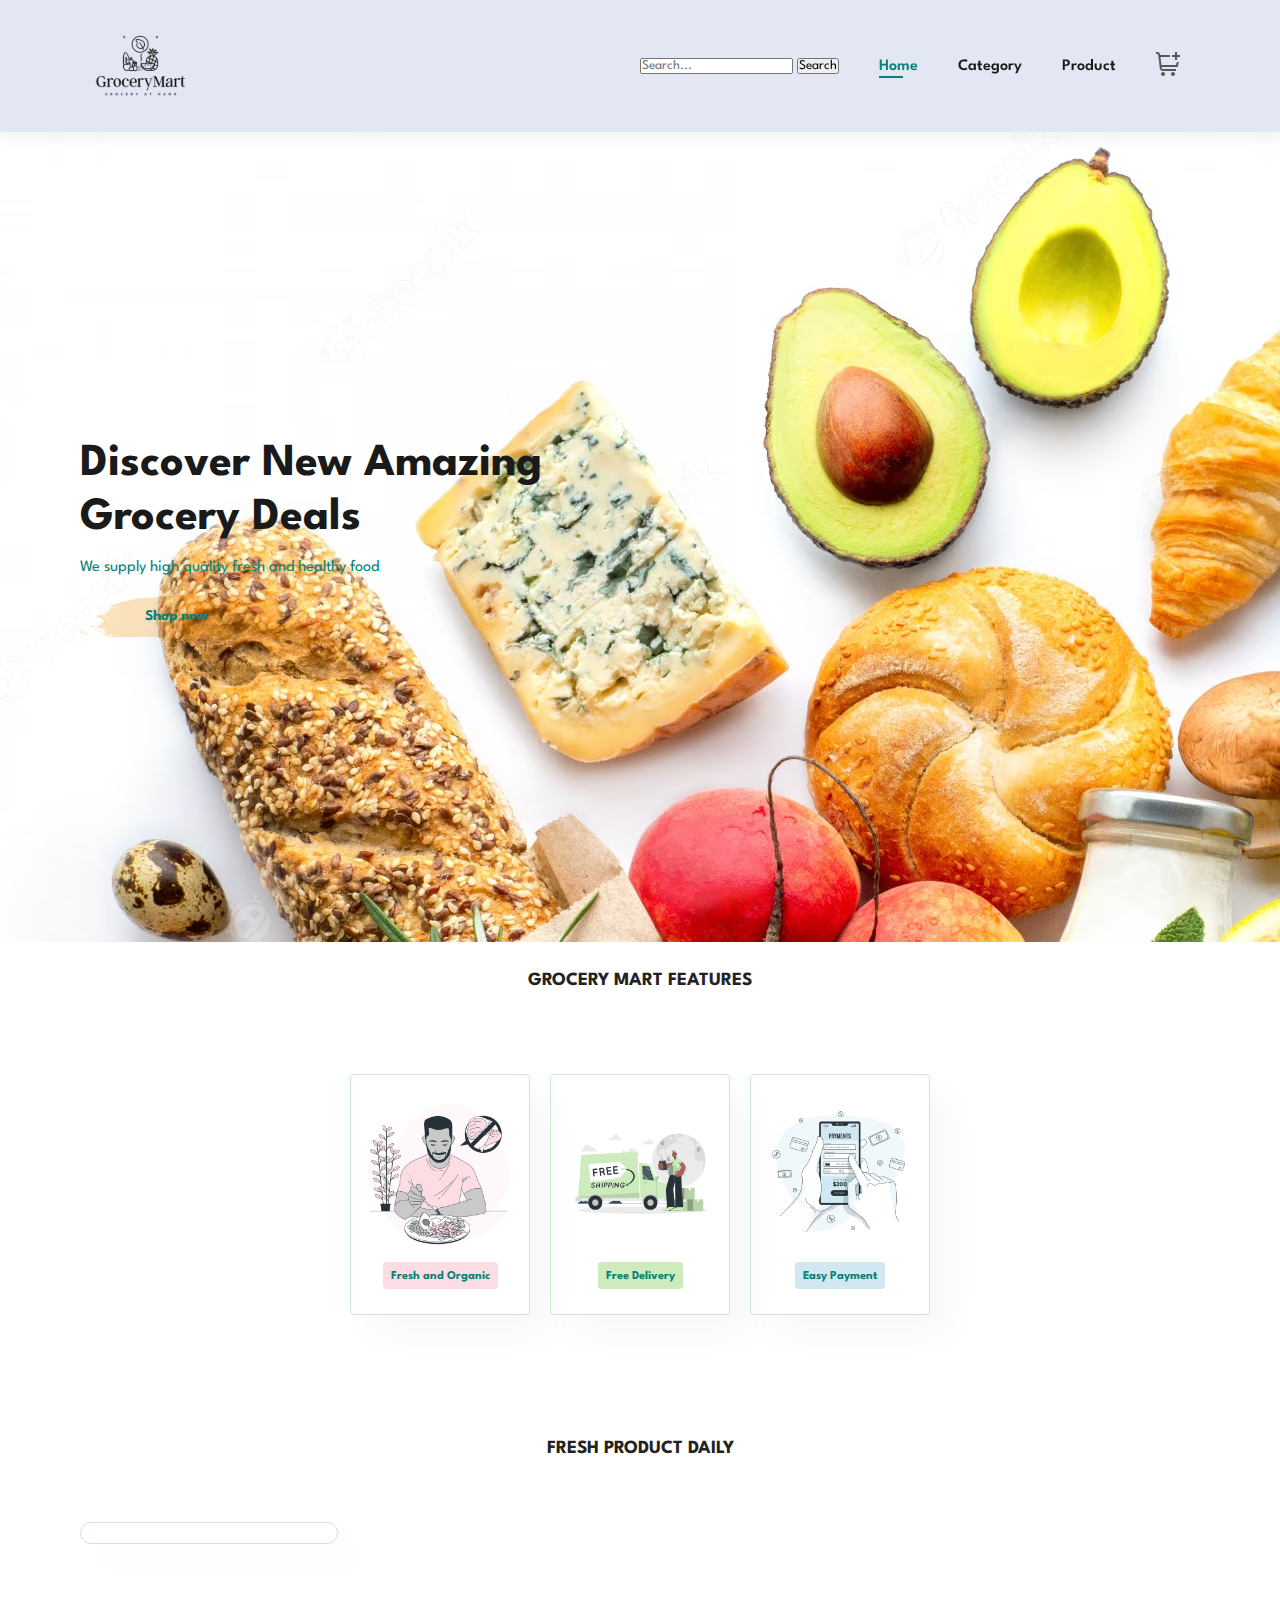
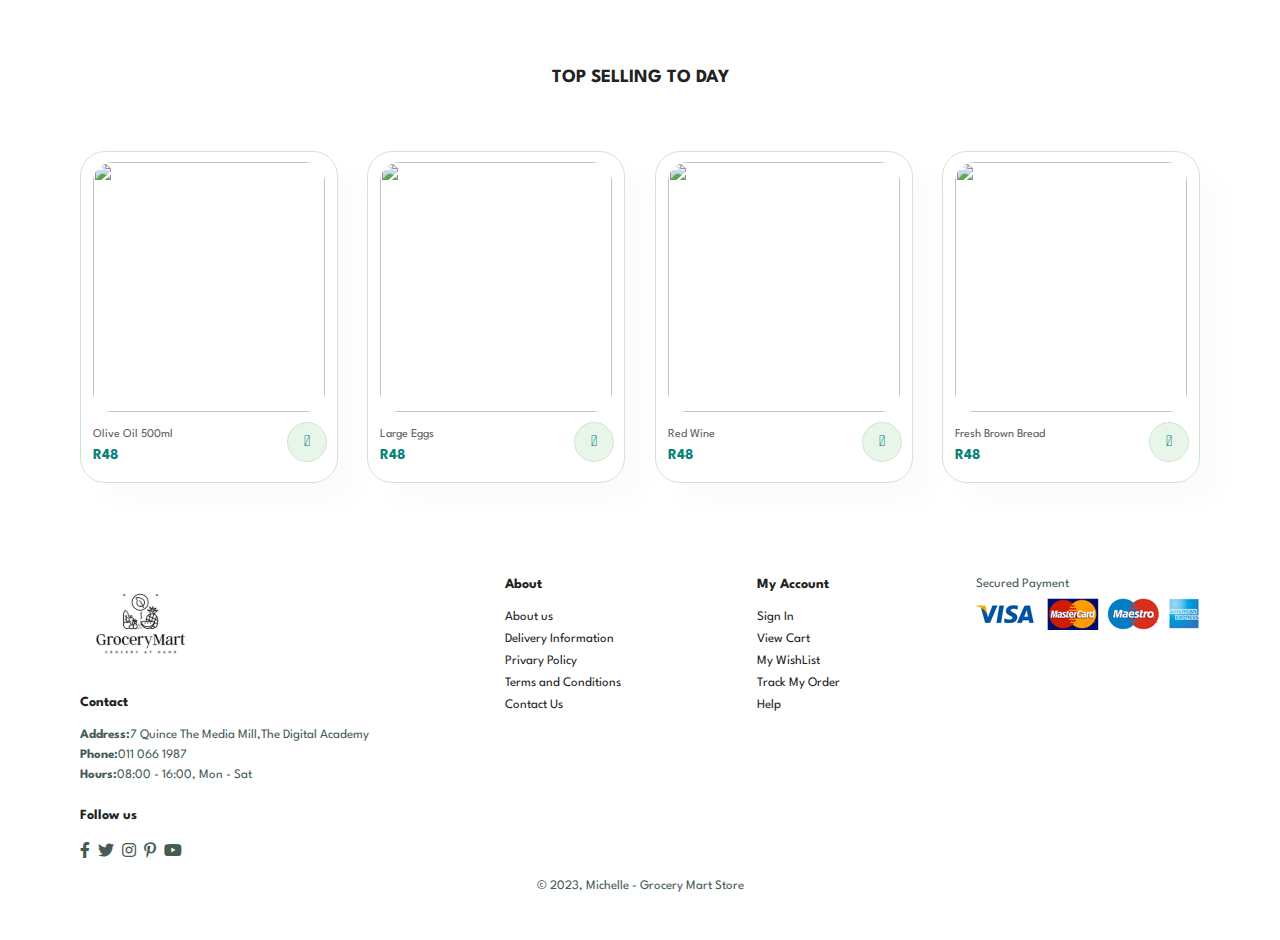
==== commit a05a1bcd: "category loading" ====
--- a/index.html
+++ b/index.html
@@ -9,6 +9,8 @@
         <link rel="stylesheet" href="https://pro.fontawesome.com/releases/v5.10.0/css/all.css" />
 
         <link rel="stylesheet" href="style.css">
+        <script src="./index.js"></script>
+       
     </head>
 
     <body>
@@ -63,15 +65,15 @@
 <section id="product1" class="section-p1">
     <h3>FRESH PRODUCT DAILY</h3>
     <div class="pro-container">
-        <div class="pro">
-            <img src="images/products/beef patty.jpg" alt="" height="250">
+        <div class="pro" id="categories">
+            <!-- <img src="images/products/beef patty.jpg" alt="" height="250">
             <div class="description">
                 <span>Fresh Beef Patty 1kg</span>
                 <h4>R48</h4>
-            </div>
-            <a href="#"><i class="fal fa-shopping-cart cart"></i></a>
+            </div> -->
+            <!-- <a href="#"><i class="fal fa-shopping-cart cart"></i></a> -->
         </div>
-        <div class="pro">
+        <!-- <div class="pro">
             <img src="images/products/fish.jpg" alt="" height="250">
             <div class="description">
                 <span>Fresh  Fish</span>
@@ -94,7 +96,7 @@
                 <h4>R48</h4>
             </div>
             <a href="#"><i class="fal fa-shopping-cart cart"></i></a>
-        </div>
+        </div> -->
     </div>
 
     
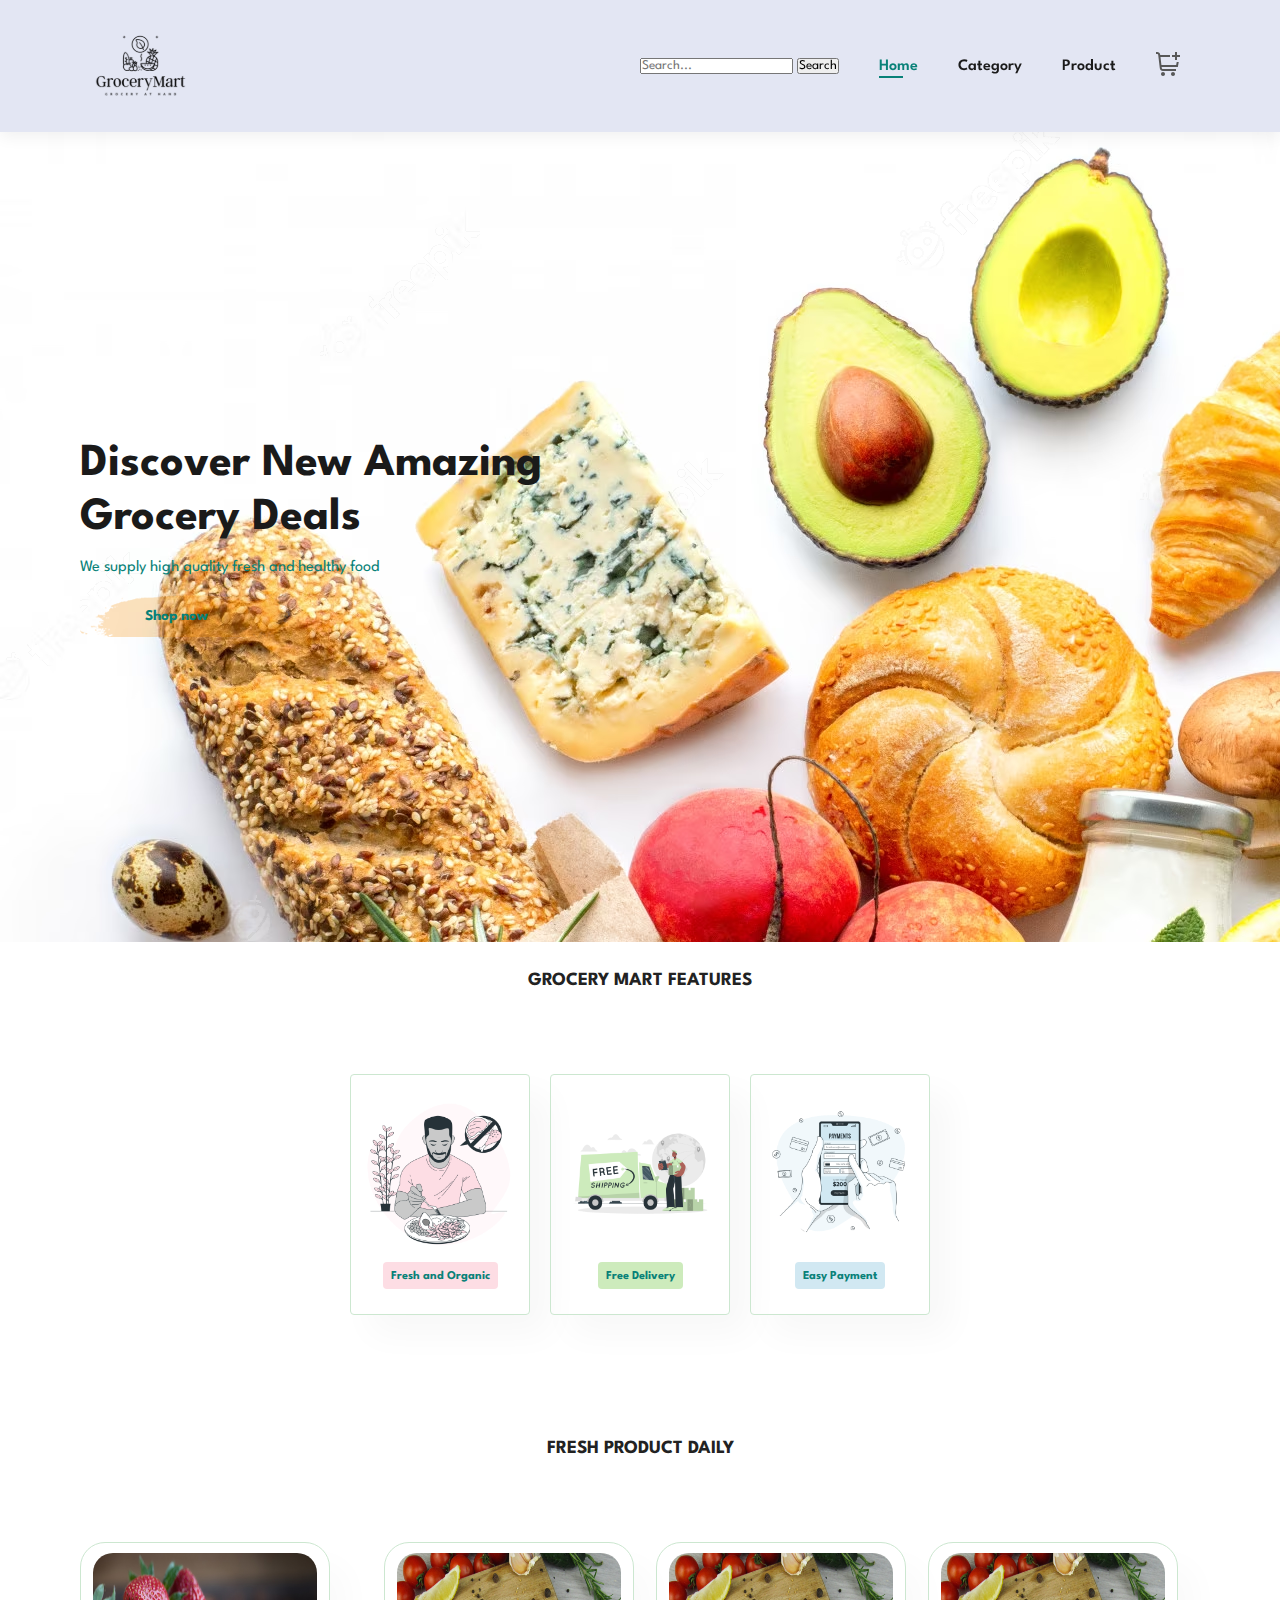
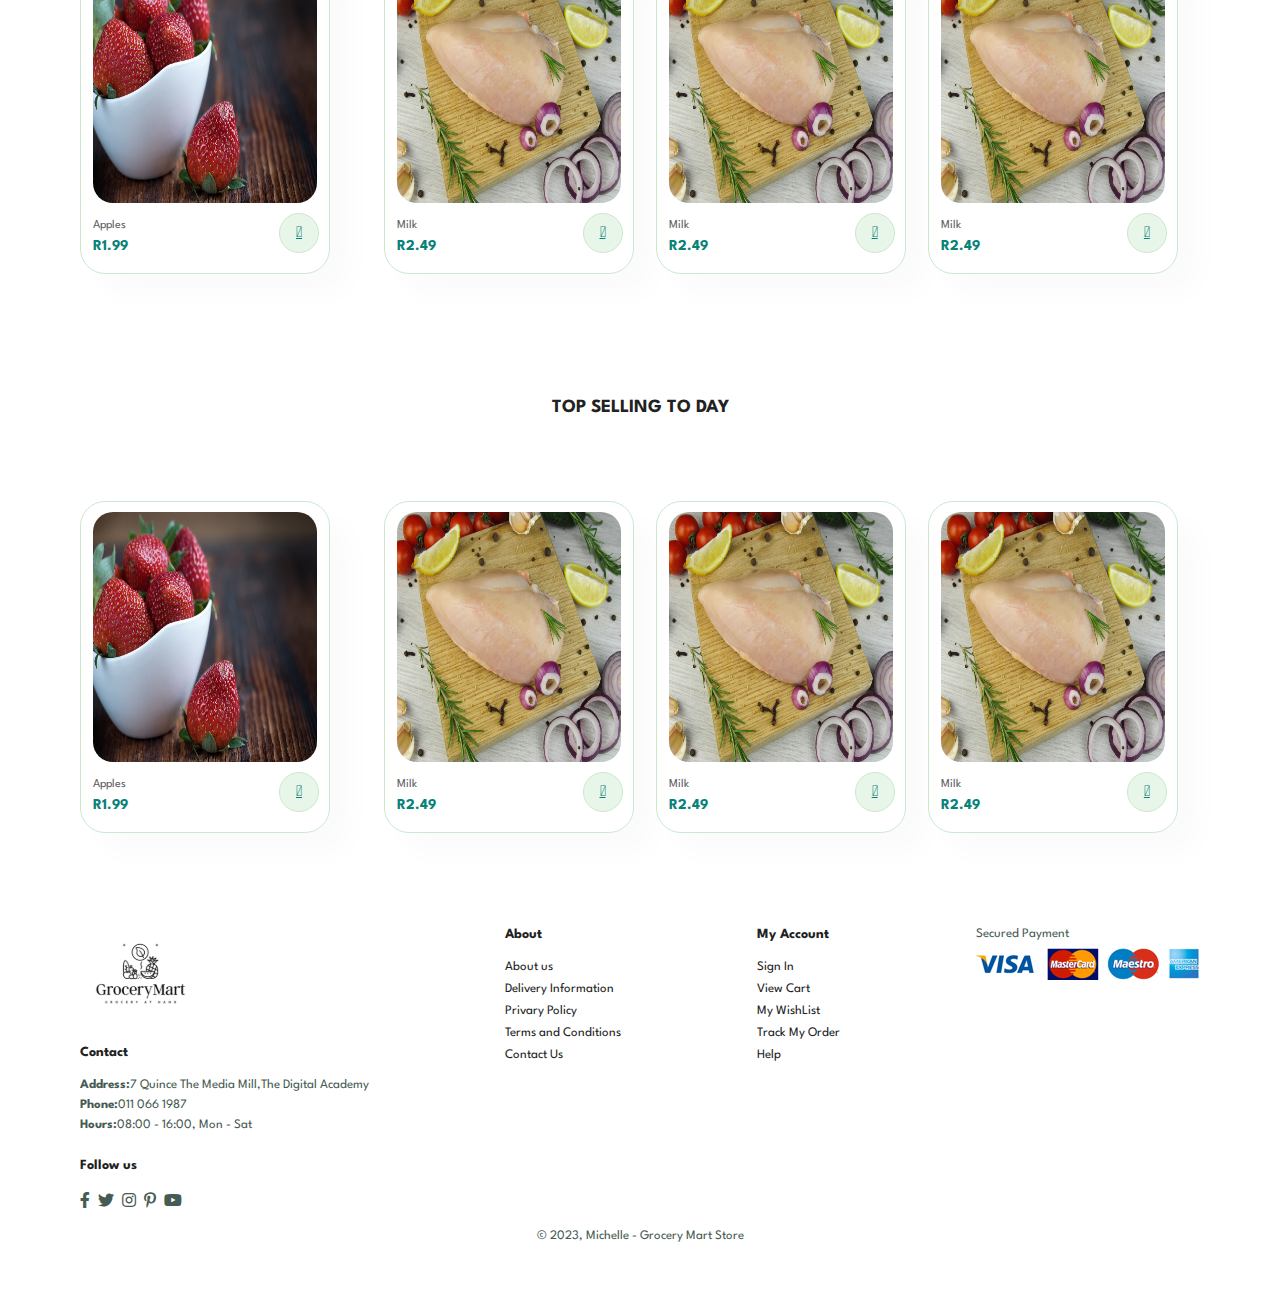
==== commit 68ef2d6b: "json file working" ====
--- a/index.html
+++ b/index.html
@@ -9,7 +9,7 @@
         <link rel="stylesheet" href="https://pro.fontawesome.com/releases/v5.10.0/css/all.css" />
 
         <link rel="stylesheet" href="style.css">
-        <script src="./index.js"></script>
+        <script src="./index.js" difer></script>
        
     </head>
 
@@ -64,39 +64,7 @@
 
 <section id="product1" class="section-p1">
     <h3>FRESH PRODUCT DAILY</h3>
-    <div class="pro-container">
-        <div class="pro" id="categories">
-            <!-- <img src="images/products/beef patty.jpg" alt="" height="250">
-            <div class="description">
-                <span>Fresh Beef Patty 1kg</span>
-                <h4>R48</h4>
-            </div> -->
-            <!-- <a href="#"><i class="fal fa-shopping-cart cart"></i></a> -->
-        </div>
-        <!-- <div class="pro">
-            <img src="images/products/fish.jpg" alt="" height="250">
-            <div class="description">
-                <span>Fresh  Fish</span>
-                <h4>R48</h4>
-            </div>
-            <a href="#"><i class="fal fa-shopping-cart cart"></i></a>
-        </div>
-        <div class="pro">
-            <img src="images/products/vegetables.jpg" alt="" height="250">
-            <div class="description">
-                <span>Fresh Fruit & Veg</span>
-                <h4>R48</h4>
-            </div>
-            <a href="#"><i class="fal fa-shopping-cart cart"></i></a>
-        </div>
-        <div class="pro">
-            <img src="images/products/pasta.jpg" alt="" height="250">
-            <div class="description">
-                <span>Pasta Starch</span>
-                <h4>R48</h4>
-            </div>
-            <a href="#"><i class="fal fa-shopping-cart cart"></i></a>
-        </div> -->
+    <div class="pro-container" id="products-list">
     </div>
 
     
@@ -106,43 +74,13 @@
 </section>
 <section id="product1" class="section-p1">
     <h3>TOP SELLING TO DAY</h3>
-    <div class="pro-container">
-        <div class="pro">
-            <img src="images/products/olive-oil.jpg" alt="" height="250">
-            <div class="description">
-                <span>Olive Oil 500ml</span>
-                <h4>R48</h4>
-            </div>
-            <a href="#"><i class="fal fa-shopping-cart cart"></i></a>
-        </div>
-        <div class="pro">
-            <img src="images/products/eggs.jpg" alt="" height="250">
-            <div class="description">
-                <span>Large Eggs</span>
-                <h4>R48</h4>
-            </div>
-            <a href="#"><i class="fal fa-shopping-cart cart"></i></a>
-        </div>
-        <div class="pro">
-            <img src="images/products/wine.jpg" alt="" height="250">
-            <div class="description">
-                <span>Red Wine</span>
-                <h4>R48</h4>
-            </div>
-            <a href="#"><i class="fal fa-shopping-cart cart"></i></a>
-        </div>
-        <div class="pro">
-            <img src="images/products/bread.jpg" alt="" height="250">
-            <div class="description">
-                <span>Fresh Brown Bread</span>
-                <h4>R48</h4>
-            </div>
-            <a href="#"><i class="fal fa-shopping-cart cart"></i></a>
-        </div>
+    <div class="pro-container" id="products">
+        
     </div>
    
 
 </section>
+
 <footer class="section-p1">
 <div class="col">
     <img class="logo" src="images/logo/logo.svg" alt="">
--- a/style.css
+++ b/style.css
@@ -205,8 +205,11 @@
 
 #product1 .pro-container{
     display: flex;
+    position: relative;
     justify-content: space-between;
     padding-top: 20px;
+  
+
    
 }
 #product1 .pro{
@@ -219,8 +222,10 @@
     box-shadow: 20px 20px 30px rgba(0,0,0,0.02);
     margin: 15px 0;
     transition: 0.2s ease;
-    position: relative;
-}
+     position: relative; 
+    
+}
+
 #product1 .pro:hover{
     box-shadow: 20px 20px 30px rgba(0,0,0,0.06);
 
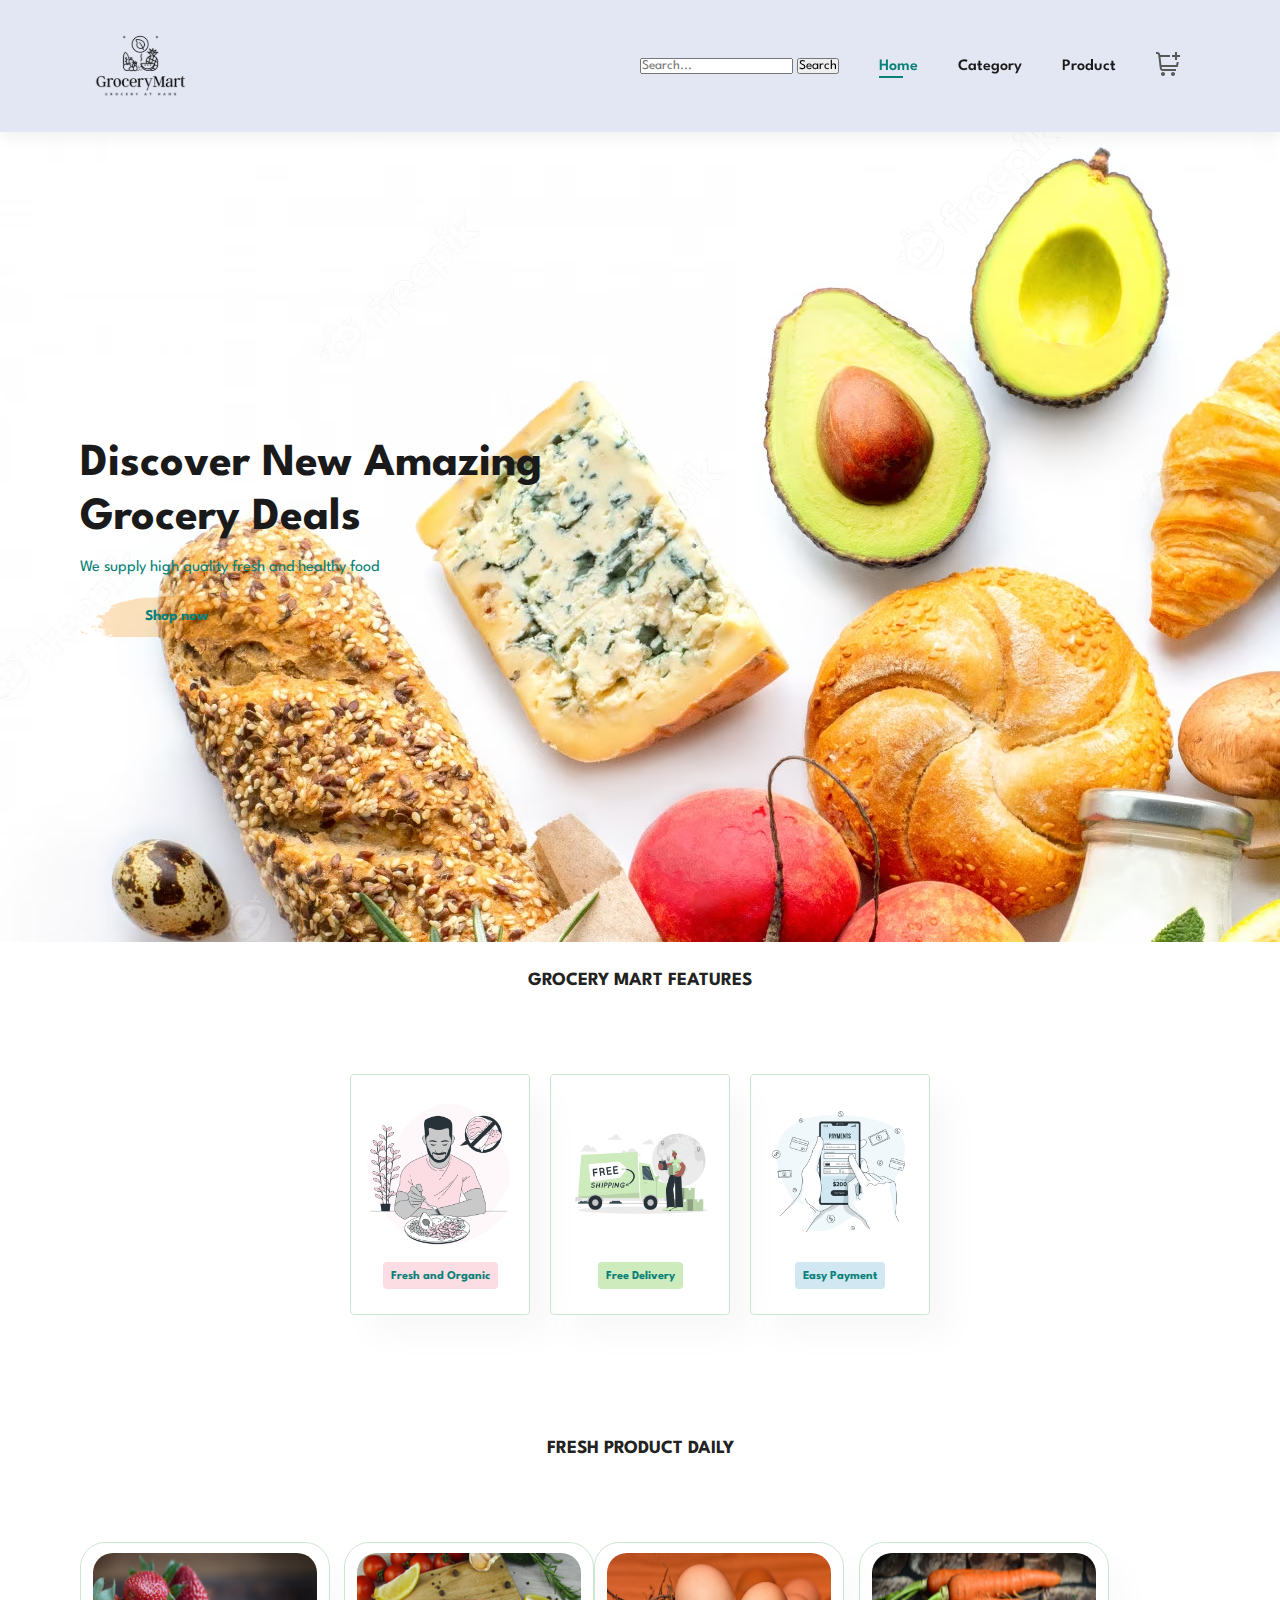
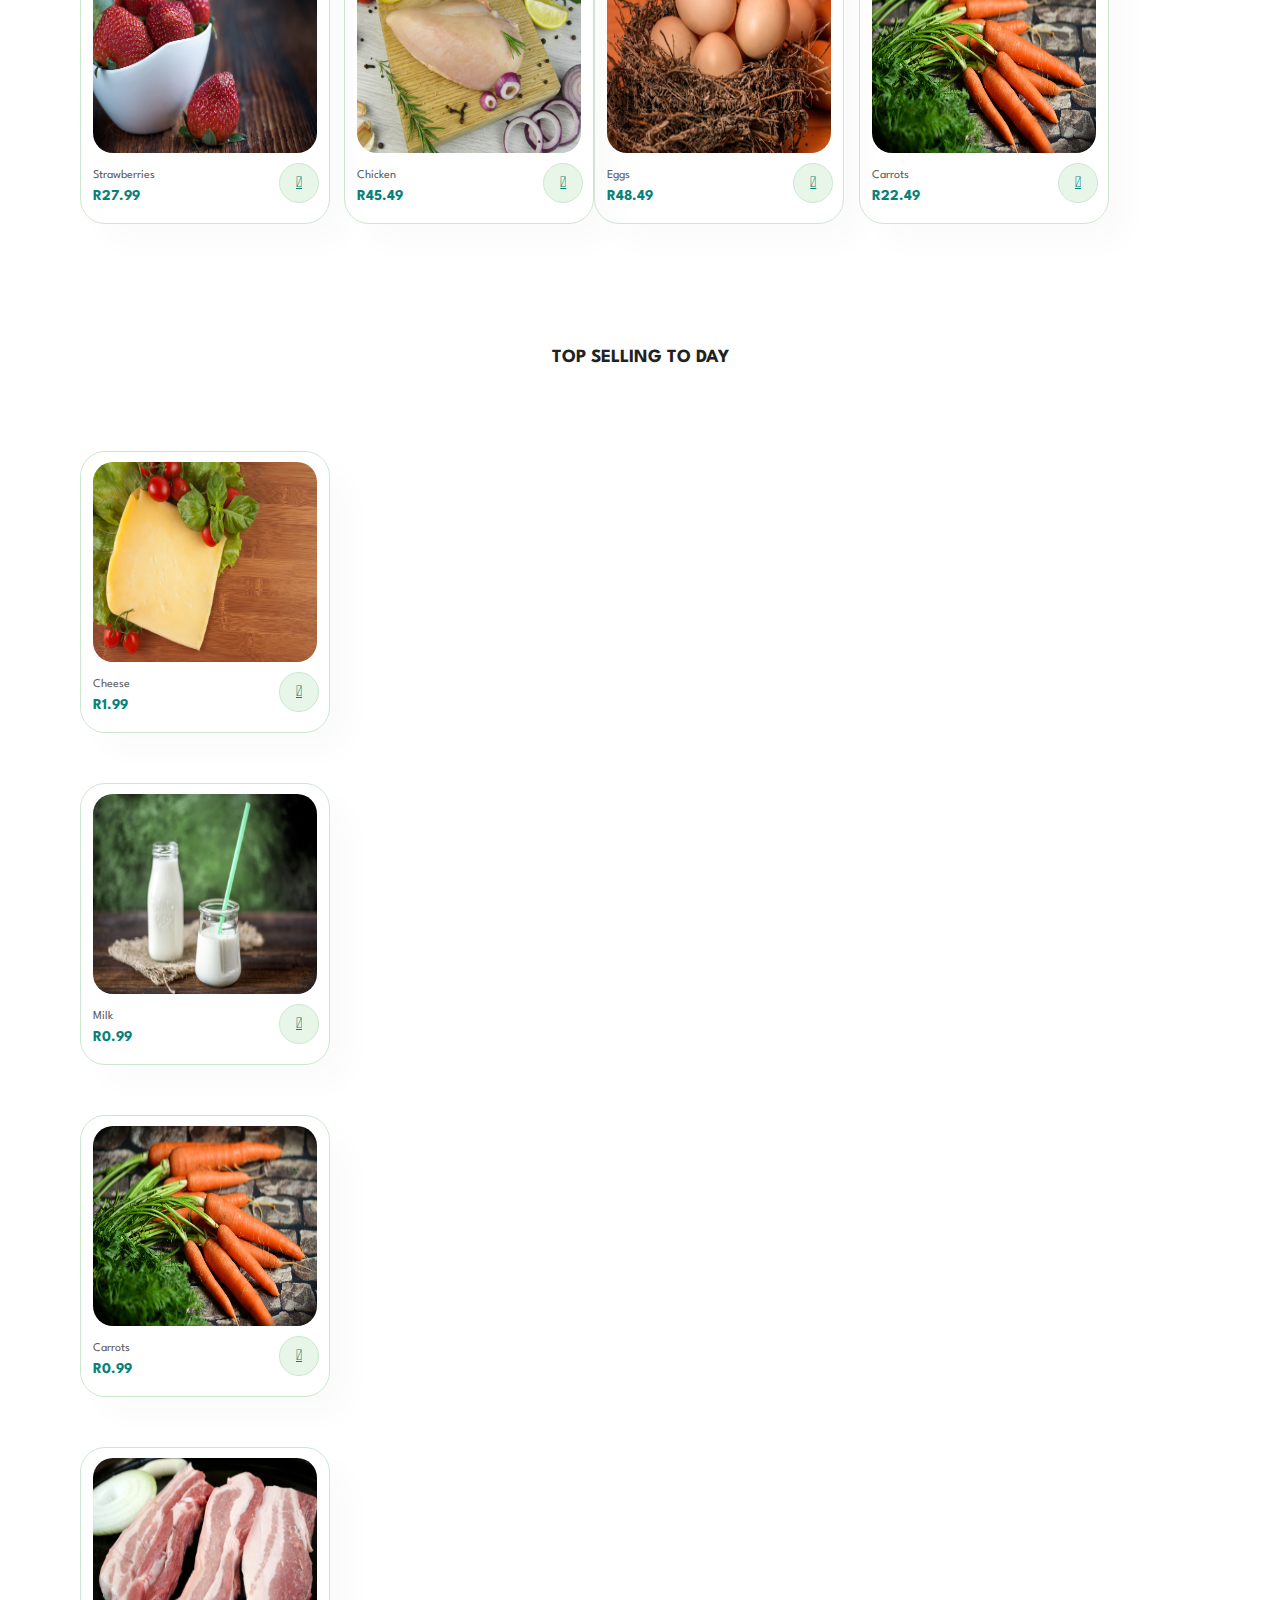
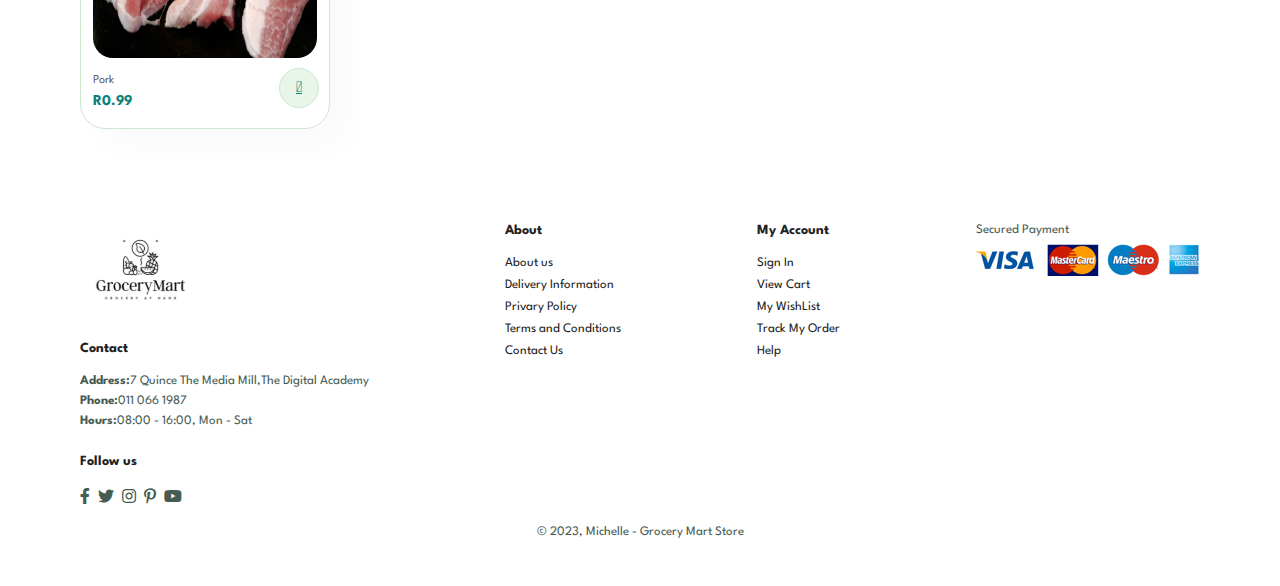
==== commit 7955cb24: "json file working" ====
--- a/index.html
+++ b/index.html
@@ -65,17 +65,15 @@
 <section id="product1" class="section-p1">
     <h3>FRESH PRODUCT DAILY</h3>
     <div class="pro-container" id="products-list">
+      
     </div>
-
-    
-
-    
+  
 
 </section>
 <section id="product1" class="section-p1">
     <h3>TOP SELLING TO DAY</h3>
     <div class="pro-container" id="products">
-        
+       
     </div>
    
 
--- a/style.css
+++ b/style.css
@@ -204,13 +204,22 @@
 }
 
 #product1 .pro-container{
-    display: flex;
+    display: flex; 
     position: relative;
     justify-content: space-between;
     padding-top: 20px;
   
 
    
+}
+#product1 .product-container{
+  display: flex;
+  position: relative;
+  justify-content: space-between;
+  padding-top: 20px;
+
+
+ 
 }
 #product1 .pro{
     width: 23%;
@@ -225,6 +234,20 @@
      position: relative; 
     
 }
+/* #product1 .product{
+  width: 23%;
+  min-width: 250px;
+  padding: 10px 12px;
+  border: 1px solid #cce7d0;
+  border-radius: 25px;
+  cursor: pointer;
+  box-shadow: 20px 20px 30px rgba(0,0,0,0.02);
+  margin: 15px 0;
+  transition: 0.2s ease;
+   position: relative; 
+  
+} */
+
 
 #product1 .pro:hover{
     box-shadow: 20px 20px 30px rgba(0,0,0,0.06);
